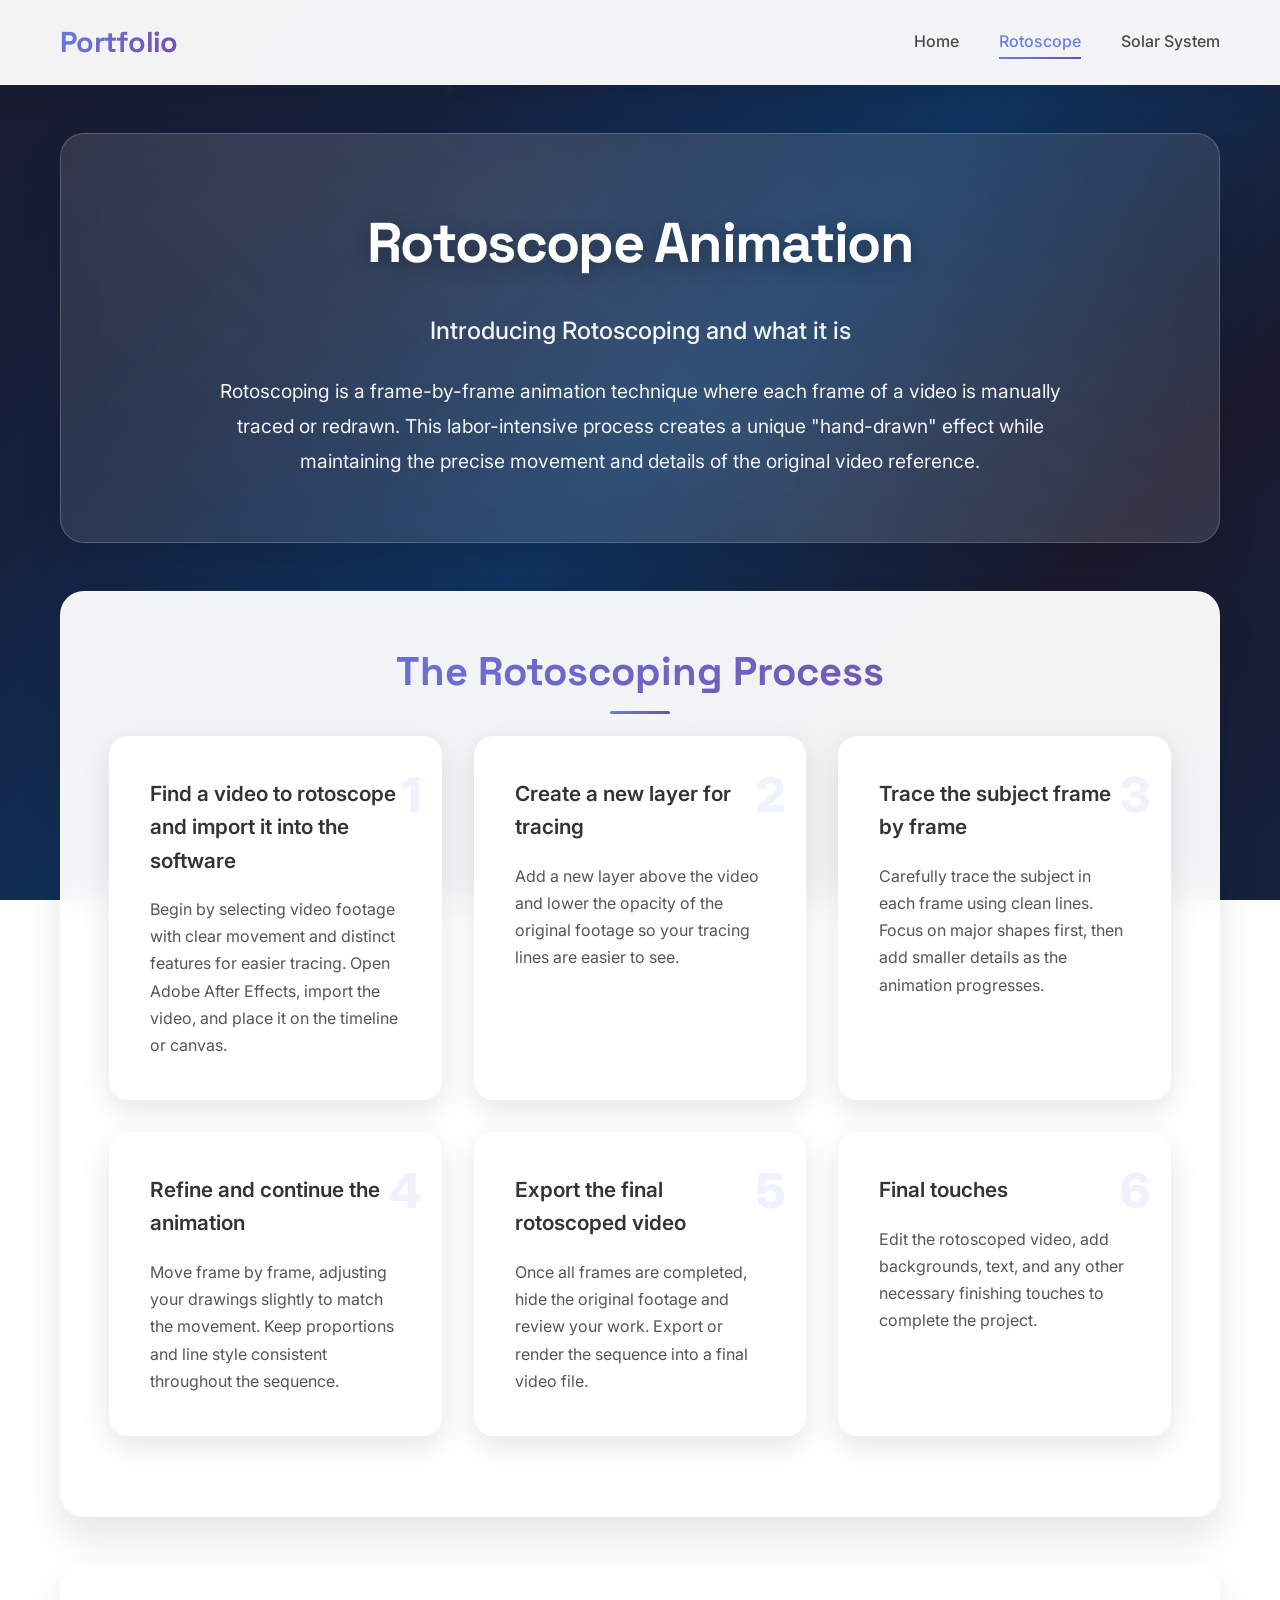
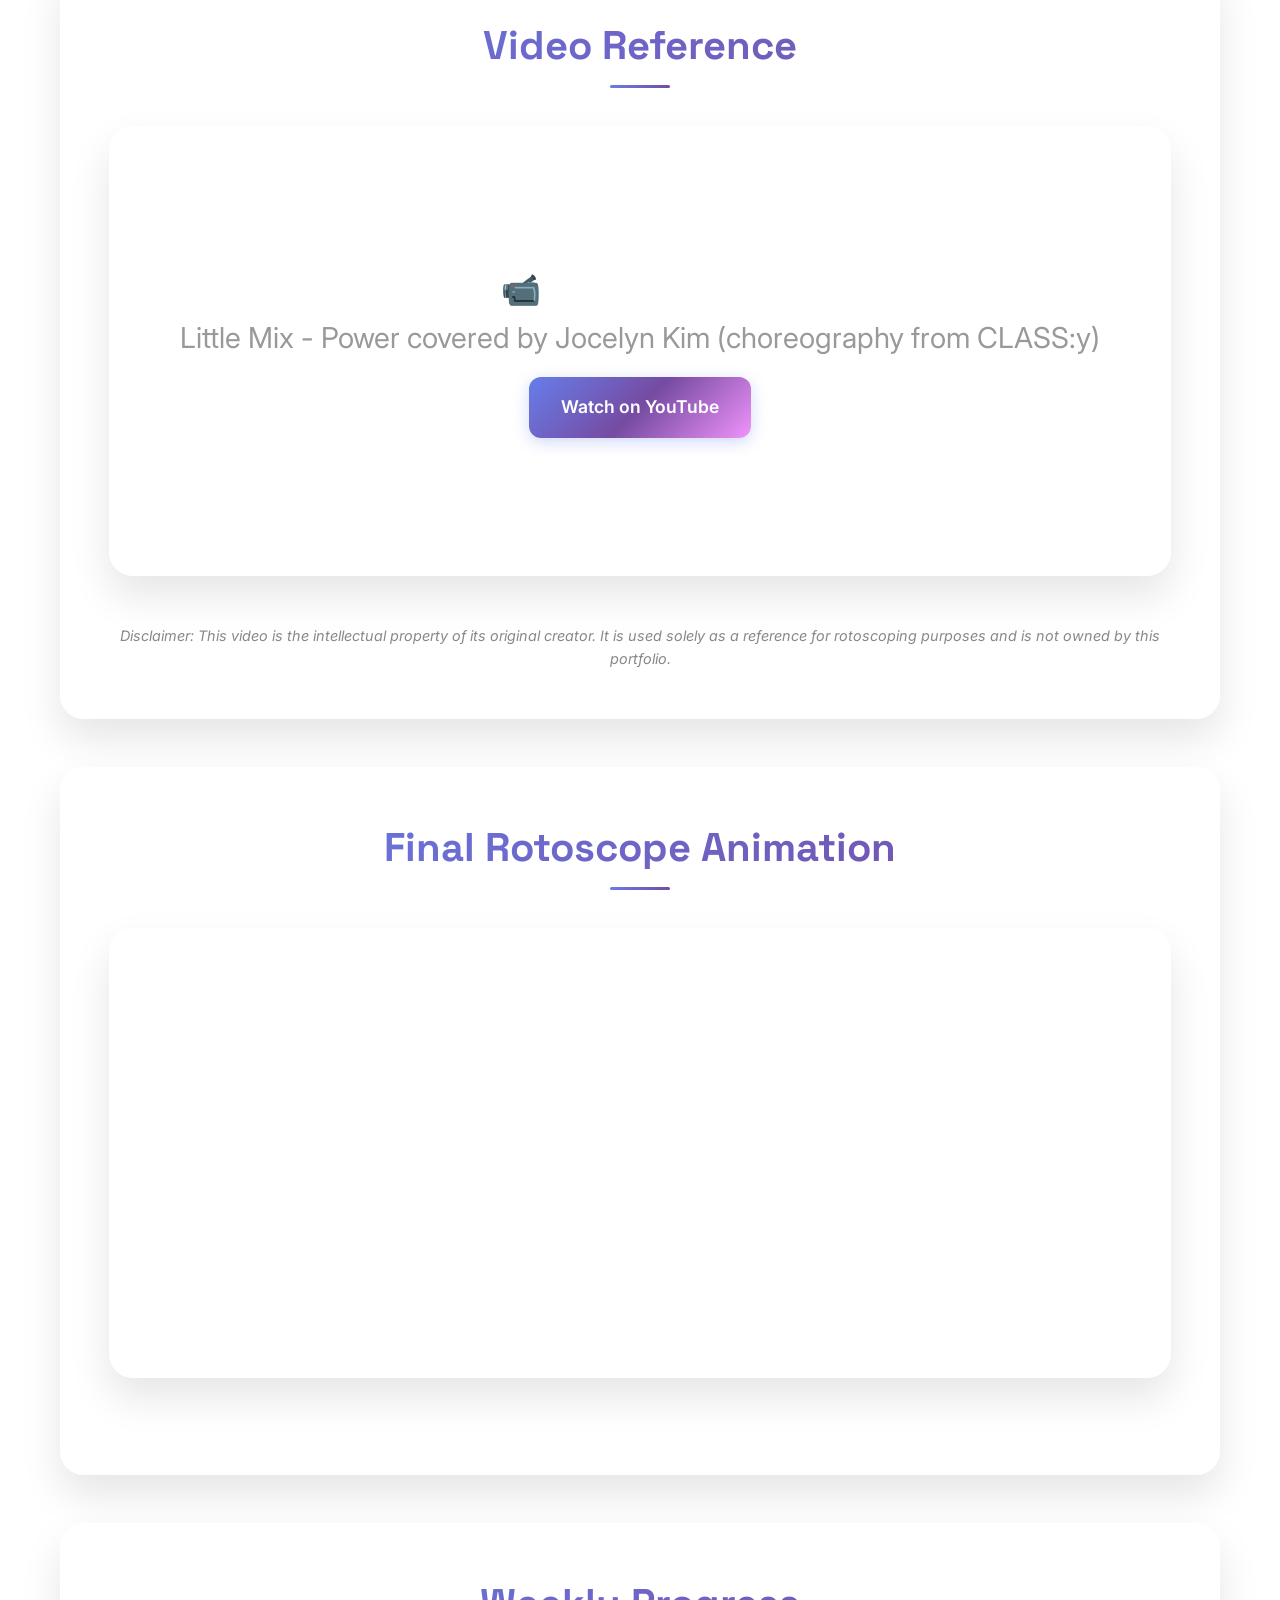
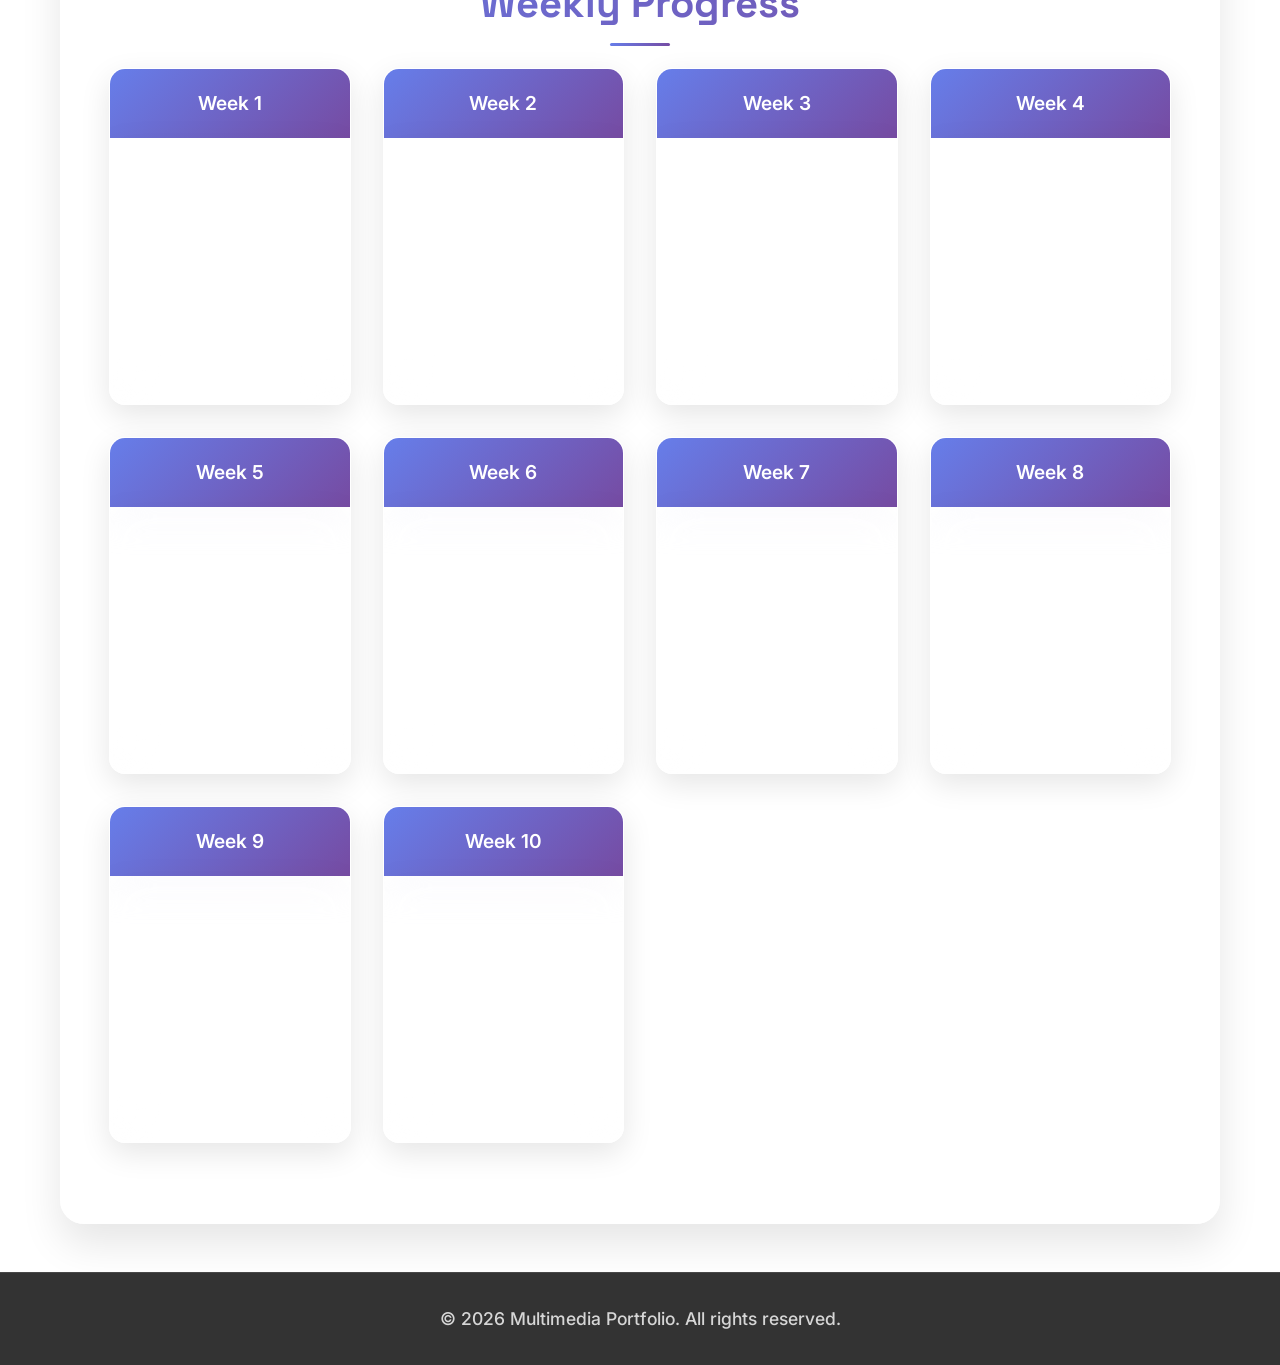
==== rotoscope.html @ 47f98b97 "Update placeholder text and iframe dimensions" ====
<!DOCTYPE html>
<html lang="en">
<head>
    <meta charset="UTF-8">
    <meta name="viewport" content="width=device-width, initial-scale=1.0">
    <title>Rotoscope - Multimedia Portfolio</title>
    <link rel="stylesheet" href="style.css">
</head>
<body>
    <nav class="navbar">
        <div class="nav-container">
            <a href="index.html" class="logo">Portfolio</a>
            <ul class="nav-menu">
                <li><a href="index.html">Home</a></li>
                <li><a href="rotoscope.html" class="active">Rotoscope</a></li>
                <li><a href="solar-system.html">Solar System</a></li>
            </ul>
        </div>
    </nav>

    <main>
        <section class="project-header-section">
            <h1>Rotoscope Animation</h1>
            <p class="intro-text">Introducing Rotoscoping and what it is</p>
            <p class="description">Rotoscoping is a frame-by-frame animation technique where each frame of a video is manually traced or redrawn. This labor-intensive process creates a unique "hand-drawn" effect while maintaining the precise movement and details of the original video reference.</p>
        </section>

        <section class="section">
            <h2>The Rotoscoping Process</h2>
            <div class="process-steps">
                <div class="step">
                    <div class="step-number">1</div>
                    <h3>Find a video to rotoscope and import it into the software</h3>
                    <p>Begin by selecting video footage with clear movement and distinct features for easier tracing. Open Adobe After Effects, import the video, and place it on the timeline or canvas.</p>
                </div>
                <div class="step">
                    <div class="step-number">2</div>
                    <h3>Create a new layer for tracing</h3>
                    <p>Add a new layer above the video and lower the opacity of the original footage so your tracing lines are easier to see.</p>
                </div>
                <div class="step">
                    <div class="step-number">3</div>
                    <h3>Trace the subject frame by frame</h3>
                    <p>Carefully trace the subject in each frame using clean lines. Focus on major shapes first, then add smaller details as the animation progresses.</p>
                </div>
                <div class="step">
                    <div class="step-number">4</div>
                    <h3>Refine and continue the animation</h3>
                    <p>Move frame by frame, adjusting your drawings slightly to match the movement. Keep proportions and line style consistent throughout the sequence.</p>
                </div>
                <div class="step">
                    <div class="step-number">5</div>
                    <h3>Export the final rotoscoped video</h3>
                    <p>Once all frames are completed, hide the original footage and review your work. Export or render the sequence into a final video file.</p>
                </div>
                <div class="step">
                    <div class="step-number">6</div>
                    <h3>Final touches</h3>
                    <p>Edit the rotoscoped video, add backgrounds, text, and any other necessary finishing touches to complete the project.</p>
                </div>
            </div>
        </section>

        <section class="section">
            <h2>Video Reference</h2>
            <div class="video-container">
                <div class="placeholder-video">
                    <p>📹 Video Reference</p>
                    <p style="font-size: 0.9em; color: #999;">Little Mix - Power covered by Jocelyn Kim (choreography from CLASS:y)</p>
                    <a href="https://www.youtube.com/watch?v=XmsuKrjB3SI" target="_blank" class="btn" style="margin-top: 1rem;">Watch on YouTube</a>
                </div>
            </div>
            <p style="font-size: 0.9em; color: #888; margin-top: 1rem; text-align: center; font-style: italic;">Disclaimer: This video is the intellectual property of its original creator. It is used solely as a reference for rotoscoping purposes and is not owned by this portfolio.</p>
        </section>

        <section class="section">
            <h2>Final Rotoscope Animation</h2>
            <div class="video-container">
                <div class="placeholder-video">
                    <p>Final Rotoscope Animation </p>
                        <iframe width="100%" height="100%" src="https://www.youtube.com/embed/FdUcEC9bYuw" title="Finalized Video" frameborder="0" allow="accelerometer; autoplay; clipboard-write; encrypted-media; gyroscope; picture-in-picture" allowfullscreen></iframe>
                </div>
            </div>
        </section>

        <section class="section">
            <h2>Weekly Progress</h2>
            <div class="progress-grid">
                <div class="progress-item">
                    <h3>Week 1</h3>
                    <div class="placeholder-video small">
                        <iframe width="100%" height="200" src="https://www.youtube.com/embed/7poKHDtncnA" title="Week 1 Progress Report" frameborder="0" allow="accelerometer; autoplay; clipboard-write; encrypted-media; gyroscope; picture-in-picture" allowfullscreen></iframe>
                    </div>
                </div>
                <div class="progress-item">
                    <h3>Week 2</h3>
                    <div class="placeholder-video small">
                        <iframe width="100%" height="200" src="https://www.youtube.com/embed/IN94THg4a0k" title="Week 2 Progress Report" frameborder="0" allow="accelerometer; autoplay; clipboard-write; encrypted-media; gyroscope; picture-in-picture" allowfullscreen></iframe>
                    </div>
                </div>
                <div class="progress-item">
                    <h3>Week 3</h3>
                    <div class="placeholder-video small">
                        <iframe width="100%" height="200" src="https://www.youtube.com/embed/37TvOM42wJw" title="Week 3 Progress Report" frameborder="0" allow="accelerometer; autoplay; clipboard-write; encrypted-media; gyroscope; picture-in-picture" allowfullscreen></iframe>
                    </div>
                </div>
                <div class="progress-item">
                    <h3>Week 4</h3>
                    <div class="placeholder-video small">
                        <iframe width="100%" height="200" src="https://www.youtube.com/embed/75jNEfc7ess" title="Week 4 Progress Report" frameborder="0" allow="accelerometer; autoplay; clipboard-write; encrypted-media; gyroscope; picture-in-picture" allowfullscreen></iframe>
                    </div>
                </div>
                <div class="progress-item">
                    <h3>Week 5</h3>
                    <div class="placeholder-video small">
                        <iframe width="100%" height="200" src="https://www.youtube.com/embed/aUON6jjzDMI" title="Week 5 Progress Report" frameborder="0" allow="accelerometer; autoplay; clipboard-write; encrypted-media; gyroscope; picture-in-picture" allowfullscreen></iframe>
                    </div>
                </div>
                <div class="progress-item">
                    <h3>Week 6</h3>
                    <div class="placeholder-video small">
                        <iframe width="100%" height="200" src="https://www.youtube.com/embed/G313K_YNeig" title="Week 6 Progress Report" frameborder="0" allow="accelerometer; autoplay; clipboard-write; encrypted-media; gyroscope; picture-in-picture" allowfullscreen></iframe>
                    </div>
                </div>
                <div class="progress-item">
                    <h3>Week 7</h3>
                    <div class="placeholder-video small">
                        <iframe width="100%" height="200" src="https://www.youtube.com/embed/RO3NRxwnnPg" title="Week 7 Progress Report" frameborder="0" allow="accelerometer; autoplay; clipboard-write; encrypted-media; gyroscope; picture-in-picture" allowfullscreen></iframe>
                    </div>
                </div>
                <div class="progress-item">
                    <h3>Week 8</h3>
                        <div class="placeholder-video small">
                        <iframe width="100%" height="200" src="https://www.youtube.com/embed/Ii5fTvnP51A" title="Week 7 Progress Report" frameborder="0" allow="accelerometer; autoplay; clipboard-write; encrypted-media; gyroscope; picture-in-picture" allowfullscreen></iframe>
                    </div>
                </div>
                <div class="progress-item">
                    <h3>Week 9</h3>
                        <div class="placeholder-video small">
                        <iframe width="100%" height="200" src="https://www.youtube.com/embed/vvHGIIjClII" title="Week 7 Progress Report" frameborder="0" allow="accelerometer; autoplay; clipboard-write; encrypted-media; gyroscope; picture-in-picture" allowfullscreen></iframe>
                    </div>
                </div>
                <div class="progress-item">
                    <h3>Week 10</h3>
                        <div class="placeholder-video small">
                        <iframe width="100%" height="200" src="https://www.youtube.com/embed/d2uqeW8F0Zo" title="Week 7 Progress Report" frameborder="0" allow="accelerometer; autoplay; clipboard-write; encrypted-media; gyroscope; picture-in-picture" allowfullscreen></iframe>
                    </div>
                </div>
            </div>
        </section>
    </main>

    <footer>
        <p>&copy; 2026 Multimedia Portfolio. All rights reserved.</p>
    </footer>

    <script src="script.js"></script>
</body>
</html>
---- style.css ----
/* Import Google Fonts for better typography */
@import url('https://fonts.googleapis.com/css2?family=Inter:wght@300;400;500;600;700;800&family=Space+Grotesk:wght@300;400;500;600;700&display=swap');

* {
    margin: 0;
    padding: 0;
    box-sizing: border-box;
}

body {
    font-family: 'Inter', 'Segoe UI', Tahoma, Geneva, Verdana, sans-serif;
    line-height: 1.6;
    color: #1a1a1a;
    background: linear-gradient(135deg, #1a1a2e 0%, #16213e 25%, #0f3460 50%, #1a1a2e 75%, #16213e 100%);
    background-attachment: fixed;
    min-height: 100vh;
    position: relative;
}

body::before {
    content: '';
    position: fixed;
    top: 0;
    left: 0;
    width: 100%;
    height: 100%;
    background: url('data:image/svg+xml,<svg xmlns="http://www.w3.org/2000/svg" viewBox="0 0 100 100"><defs><pattern id="grain" width="100" height="100" patternUnits="userSpaceOnUse"><circle cx="25" cy="25" r="1" fill="rgba(255,255,255,0.03)"/><circle cx="75" cy="75" r="1" fill="rgba(255,255,255,0.03)"/><circle cx="50" cy="10" r="0.5" fill="rgba(255,255,255,0.02)"/><circle cx="90" cy="40" r="0.8" fill="rgba(255,255,255,0.02)"/><circle cx="10" cy="80" r="0.6" fill="rgba(255,255,255,0.02)"/></pattern></defs><rect width="100" height="100" fill="url(%23grain)"/></svg>');
    pointer-events: none;
    z-index: -1;
}

/* Navigation */
.navbar {
    background: rgba(255, 255, 255, 0.95);
    backdrop-filter: blur(20px);
    -webkit-backdrop-filter: blur(20px);
    padding: 1.2rem 0;
    position: sticky;
    top: 0;
    z-index: 100;
    box-shadow: 0 8px 32px rgba(0, 0, 0, 0.1);
    border-bottom: 1px solid rgba(255, 255, 255, 0.2);
}

.nav-container {
    max-width: 1200px;
    margin: 0 auto;
    display: flex;
    justify-content: space-between;
    align-items: center;
    padding: 0 20px;
}

.logo {
    color: #1a1a1a;
    font-size: 1.8rem;
    font-weight: 700;
    font-family: 'Space Grotesk', sans-serif;
    text-decoration: none;
    background: linear-gradient(135deg, #667eea, #764ba2);
    -webkit-background-clip: text;
    -webkit-text-fill-color: transparent;
    background-clip: text;
    letter-spacing: -0.02em;
}

.nav-menu {
    display: flex;
    list-style: none;
    gap: 2.5rem;
}

.nav-menu a {
    color: #4a4a4a;
    text-decoration: none;
    font-weight: 500;
    font-size: 1rem;
    transition: all 0.3s cubic-bezier(0.4, 0, 0.2, 1);
    position: relative;
    padding: 0.5rem 0;
}

.nav-menu a::before {
    content: '';
    position: absolute;
    bottom: 0;
    left: 0;
    width: 0;
    height: 2px;
    background: linear-gradient(135deg, #667eea, #764ba2);
    transition: width 0.3s ease;
}

.nav-menu a:hover::before,
.nav-menu a.active::before {
    width: 100%;
}

.nav-menu a:hover,
.nav-menu a.active {
    color: #667eea;
    transform: translateY(-1px);
}

/* Main content */
main {
    max-width: 1200px;
    margin: 0 auto;
    padding: 0 20px;
    min-height: calc(100vh - 200px);
}

.hero {
    background: rgba(255, 255, 255, 0.1);
    backdrop-filter: blur(20px);
    -webkit-backdrop-filter: blur(20px);
    color: white;
    padding: 5rem 3rem;
    text-align: center;
    border-radius: 24px;
    margin: 3rem 0;
    border: 1px solid rgba(255, 255, 255, 0.2);
    box-shadow: 0 20px 40px rgba(0, 0, 0, 0.1);
    position: relative;
    overflow: hidden;
}

.hero::before {
    content: '';
    position: absolute;
    top: -50%;
    left: -50%;
    width: 200%;
    height: 200%;
    background: linear-gradient(45deg, transparent 30%, rgba(255, 255, 255, 0.1) 50%, transparent 70%);
    animation: shimmer 3s infinite;
}

@keyframes shimmer {
    0% { transform: translateX(-100%) translateY(-100%) rotate(45deg); }
    100% { transform: translateX(100%) translateY(100%) rotate(45deg); }
}

.hero-content h1 {
    font-size: 4rem;
    margin-bottom: 1.5rem;
    font-weight: 800;
    font-family: 'Space Grotesk', sans-serif;
    letter-spacing: -0.03em;
    text-shadow: 0 4px 20px rgba(0, 0, 0, 0.3);
    position: relative;
    z-index: 2;
}

.hero-content p {
    font-size: 1.4rem;
    opacity: 0.95;
    font-weight: 400;
    max-width: 600px;
    margin: 0 auto;
    line-height: 1.7;
    position: relative;
    z-index: 2;
}

/* Projects Section */
.projects {
    margin: 4rem 0;
}

.projects h2 {
    text-align: center;
    font-size: 3rem;
    margin-bottom: 3rem;
    color: white;
    font-weight: 700;
    font-family: 'Space Grotesk', sans-serif;
    text-shadow: 0 2px 10px rgba(0, 0, 0, 0.3);
}

.projects-grid {
    display: grid;
    grid-template-columns: repeat(auto-fit, minmax(350px, 1fr));
    gap: 2.5rem;
    margin-bottom: 2rem;
}

.project-card {
    background: rgba(255, 255, 255, 0.95);
    backdrop-filter: blur(20px);
    -webkit-backdrop-filter: blur(20px);
    padding: 2.5rem;
    border-radius: 20px;
    box-shadow: 0 20px 40px rgba(0, 0, 0, 0.1);
    transition: all 0.4s cubic-bezier(0.4, 0, 0.2, 1);
    border: 1px solid rgba(255, 255, 255, 0.2);
    position: relative;
    overflow: hidden;
}

.project-card::before {
    content: '';
    position: absolute;
    top: 0;
    left: 0;
    width: 100%;
    height: 4px;
    background: linear-gradient(135deg, #667eea, #764ba2, #f093fb);
    opacity: 0;
    transition: opacity 0.3s ease;
}

.project-card:hover::before {
    opacity: 1;
}

.project-card:hover {
    transform: translateY(-8px) scale(1.02);
    box-shadow: 0 30px 60px rgba(0, 0, 0, 0.15);
}

.project-header {
    font-size: 1.8rem;
    font-weight: 700;
    background: linear-gradient(135deg, #667eea, #764ba2);
    -webkit-background-clip: text;
    -webkit-text-fill-color: transparent;
    background-clip: text;
    margin-bottom: 1.2rem;
    font-family: 'Space Grotesk', sans-serif;
}

.project-card p {
    color: #555;
    margin-bottom: 2rem;
    line-height: 1.8;
    font-size: 1.05rem;
}

/* Buttons */
.btn {
    display: inline-block;
    background: linear-gradient(135deg, #667eea 0%, #764ba2 50%, #f093fb 100%);
    color: white;
    padding: 1rem 2rem;
    border: none;
    border-radius: 12px;
    cursor: pointer;
    text-decoration: none;
    transition: all 0.3s cubic-bezier(0.4, 0, 0.2, 1);
    font-size: 1.1rem;
    font-weight: 600;
    font-family: 'Inter', sans-serif;
    position: relative;
    overflow: hidden;
    box-shadow: 0 4px 15px rgba(102, 126, 234, 0.3);
}

.btn::before {
    content: '';
    position: absolute;
    top: 0;
    left: -100%;
    width: 100%;
    height: 100%;
    background: linear-gradient(90deg, transparent, rgba(255, 255, 255, 0.2), transparent);
    transition: left 0.5s;
}

.btn:hover::before {
    left: 100%;
}

.btn:hover {
    transform: translateY(-2px) scale(1.05);
    box-shadow: 0 8px 25px rgba(102, 126, 234, 0.4);
}

/* Sections */
.section {
    background: rgba(255, 255, 255, 0.95);
    backdrop-filter: blur(20px);
    -webkit-backdrop-filter: blur(20px);
    padding: 3rem;
    margin: 3rem 0;
    border-radius: 24px;
    box-shadow: 0 20px 40px rgba(0, 0, 0, 0.1);
    border: 1px solid rgba(255, 255, 255, 0.2);
}

.section h2 {
    background: linear-gradient(135deg, #667eea, #764ba2);
    -webkit-background-clip: text;
    -webkit-text-fill-color: transparent;
    background-clip: text;
    font-size: 2.5rem;
    margin-bottom: 2rem;
    font-weight: 700;
    font-family: 'Space Grotesk', sans-serif;
    text-align: center;
    position: relative;
}

.section h2::after {
    content: '';
    position: absolute;
    bottom: -10px;
    left: 50%;
    transform: translateX(-50%);
    width: 60px;
    height: 3px;
    background: linear-gradient(135deg, #667eea, #764ba2);
    border-radius: 2px;
}

.project-header-section {
    background: rgba(255, 255, 255, 0.1);
    backdrop-filter: blur(20px);
    -webkit-backdrop-filter: blur(20px);
    color: white;
    padding: 4rem 3rem;
    border-radius: 24px;
    margin: 3rem 0;
    text-align: center;
    border: 1px solid rgba(255, 255, 255, 0.2);
    box-shadow: 0 20px 40px rgba(0, 0, 0, 0.1);
    position: relative;
    overflow: hidden;
}

.project-header-section::before {
    content: '';
    position: absolute;
    top: -50%;
    left: -50%;
    width: 200%;
    height: 200%;
    background: linear-gradient(45deg, transparent 30%, rgba(255, 255, 255, 0.05) 50%, transparent 70%);
    animation: shimmer 4s infinite;
}

.project-header-section h1 {
    font-size: 3.5rem;
    margin-bottom: 1.5rem;
    font-weight: 800;
    font-family: 'Space Grotesk', sans-serif;
    letter-spacing: -0.03em;
    text-shadow: 0 4px 20px rgba(0, 0, 0, 0.3);
    position: relative;
    z-index: 2;
}

.intro-text {
    font-size: 1.5rem;
    margin-bottom: 1.5rem;
    opacity: 0.95;
    font-weight: 500;
    position: relative;
    z-index: 2;
}

.description {
    font-size: 1.2rem;
    line-height: 1.8;
    opacity: 0.95;
    max-width: 900px;
    margin: 0 auto;
    position: relative;
    z-index: 2;
}

/* Process Steps */
.process-steps {
    display: grid;
    grid-template-columns: repeat(auto-fit, minmax(280px, 1fr));
    gap: 2rem;
    margin: 2rem 0;
}

.step {
    background: rgba(255, 255, 255, 0.9);
    backdrop-filter: blur(10px);
    -webkit-backdrop-filter: blur(10px);
    color: #1a1a1a;
    padding: 2.5rem;
    border-radius: 20px;
    position: relative;
    border: 1px solid rgba(255, 255, 255, 0.3);
    box-shadow: 0 10px 30px rgba(0, 0, 0, 0.1);
    transition: all 0.3s ease;
}

.step:hover {
    transform: translateY(-5px);
    box-shadow: 0 20px 40px rgba(0, 0, 0, 0.15);
}

.step-number {
    position: absolute;
    top: 20px;
    right: 20px;
    font-size: 3rem;
    font-weight: 800;
    opacity: 0.1;
    color: #667eea;
}

.step h3 {
    margin-bottom: 1.2rem;
    font-size: 1.3rem;
    font-weight: 600;
    color: #333;
}

.step p {
    line-height: 1.7;
    color: #555;
}

/* Video Container */
.video-container {
    margin: 3rem 0;
}

.placeholder-video {
    background: rgba(255, 255, 255, 0.1);
    backdrop-filter: blur(20px);
    -webkit-backdrop-filter: blur(20px);
    color: white;
    padding: 5rem 3rem;
    border-radius: 24px;
    text-align: center;
    min-height: 450px;
    display: flex;
    flex-direction: column;
    justify-content: center;
    align-items: center;
    font-size: 2rem;
    border: 1px solid rgba(255, 255, 255, 0.2);
    box-shadow: 0 20px 40px rgba(0, 0, 0, 0.1);
    position: relative;
    overflow: hidden;
}



.placeholder-video.small {
    min-height: 250px;
    font-size: 1.5rem;
    padding: 3rem 2rem;
}

.placeholder-video.small::before {
    font-size: 2.5rem;
}

/* Progress Grid */
.progress-grid {
    display: grid;
    grid-template-columns: repeat(auto-fit, minmax(220px, 1fr));
    gap: 2rem;
    margin: 2rem 0;
}

.progress-item {
    background: rgba(255, 255, 255, 0.9);
    backdrop-filter: blur(10px);
    -webkit-backdrop-filter: blur(10px);
    border-radius: 16px;
    overflow: hidden;
    box-shadow: 0 10px 30px rgba(0, 0, 0, 0.1);
    border: 1px solid rgba(255, 255, 255, 0.3);
    transition: transform 0.3s ease;
}

.progress-item:hover {
    transform: translateY(-5px);
}

.progress-item h3 {
    background: linear-gradient(135deg, #667eea, #764ba2);
    color: white;
    padding: 1.2rem;
    font-size: 1.2rem;
    font-weight: 600;
    text-align: center;
    margin: 0;
}

.progress-item .placeholder-video {
    margin: 0;
    border-radius: 0;
    min-height: 200px;
    padding: 2rem 1rem;
    font-size: 1rem;
    color: #1a1a1a;
}

/* Calculator */
.calculator-container {
    background: rgba(255, 255, 255, 0.1);
    backdrop-filter: blur(20px);
    -webkit-backdrop-filter: blur(20px);
    color: rgb(52, 66, 191);
    padding: 3rem;
    border-radius: 24px;
    text-align: center;
    border: 1px solid rgba(255, 255, 255, 0.2);
    box-shadow: 0 20px 40px rgba(0, 0, 0, 0.1);
}

.calculator-container p {
    font-size: 1.3rem;
    margin-bottom: 2.5rem;
    font-weight: 500;
}

.calculator {
    display: flex;
    flex-direction: column;
    gap: 1.5rem;
    max-width: 450px;
    margin: 0 auto 3rem;
}

.calculator label {
    font-size: 1.1rem;
    text-align: left;
    font-weight: 500;
    color: rgba(132, 39, 39, 0.9);
}

.calculator input {
    padding: 1rem;
    border: 2px solid rgba(255, 255, 255, 0.3);
    border-radius: 12px;
    font-size: 1.1rem;
    background: rgba(255, 255, 255, 0.1);
    color: rgb(197, 100, 100);
    backdrop-filter: blur(10px);
    transition: all 0.3s ease;
}

.calculator input:focus {
    outline: none;
    border-color: rgba(112, 16, 16, 0.8);
    box-shadow: 0 0 20px rgba(255, 255, 255, 0.2);
}

.calculator input::placeholder {
    color: rgba(93, 76, 76, 0.6);
}

.results-grid {
    display: grid;
    grid-template-columns: repeat(auto-fit, minmax(180px, 1fr));
    gap: 2rem;
    margin-top: 3rem;
}

.planet-result {
    background: rgba(255, 255, 255, 0.15);
    backdrop-filter: blur(10px);
    -webkit-backdrop-filter: blur(10px);
    padding: 2rem;
    border-radius: 16px;
    border: 1px solid rgba(255, 255, 255, 0.2);
    transition: all 0.3s ease;
}

.planet-result:hover {
    transform: translateY(-3px);
    background: rgba(255, 255, 255, 0.2);
}

.planet-result h3 {
    margin-bottom: 0.8rem;
    font-size: 1.3rem;
    font-weight: 600;
}

.age-result {
    font-size: 2.5rem;
    font-weight: 800;
    margin: 0.8rem 0;
    color: #3a03ff;
    text-shadow: 0 2px 10px rgba(0, 0, 0, 0.3);
}

.planet-info {
    font-size: 1rem;
    opacity: 0.8;
}

/* Overview */
.overview-grid {
    display: grid;
    grid-template-columns: repeat(auto-fit, minmax(300px, 1fr));
    gap: 2.5rem;
    margin-bottom: 3rem;
}

.overview-item {
    background: rgba(255, 255, 255, 0.9);
    backdrop-filter: blur(20px);
    -webkit-backdrop-filter: blur(20px);
    color: #1a1a1a;
    padding: 2rem;
    border-radius: 20px;
    border: 1px solid rgba(255, 255, 255, 0.3);
    box-shadow: 0 15px 35px rgba(0, 0, 0, 0.1);
    transition: all 0.3s ease;
}

.overview-item:hover {
    transform: translateY(-5px);
    box-shadow: 0 25px 50px rgba(0, 0, 0, 0.15);
}

.overview-item h3 {
    margin-bottom: 1.5rem;
    font-size: 1.4rem;
    font-weight: 600;
    color: #667eea;
}

.overview-item ul {
    list-style: none;
    padding-left: 0;
}

.overview-item li {
    padding: 0.8rem 0;
    border-bottom: 1px solid rgba(102, 126, 234, 0.1);
    font-weight: 500;
}

.overview-item li:last-child {
    border-bottom: none;
}

.overview-item p {
    font-size: 1.2rem;
    font-weight: 600;
    color: #333;
}

.overview-description {
    background: rgba(255, 255, 255, 0.9);
    backdrop-filter: blur(20px);
    -webkit-backdrop-filter: blur(20px);
    padding: 2.5rem;
    border-left: 4px solid #667eea;
    border-radius: 16px;
    border: 1px solid rgba(255, 255, 255, 0.3);
    box-shadow: 0 15px 35px rgba(0, 0, 0, 0.1);
}

.overview-description h3 {
    color: #667eea;
    margin-bottom: 1.5rem;
    font-size: 1.5rem;
    font-weight: 600;
}

.overview-description p {
    margin-bottom: 1.2rem;
    line-height: 1.8;
    color: #444;
    font-size: 1.05rem;
}

/* Celestial Profiles */
.profiles-grid {
    display: flex;
    flex-direction: column;
    gap: 3rem;
    margin-top: 3rem;
}

.profile-card-row {
    display: grid;
    grid-template-columns: 1.3fr 0.7fr;
    gap: 2rem;
    align-items: start;
}

.profile-card {
    background: rgba(255, 255, 255, 0.95);
    backdrop-filter: blur(20px);
    -webkit-backdrop-filter: blur(20px);
    padding: 2rem;
    border-radius: 20px;
    box-shadow: 0 20px 40px rgba(0, 0, 0, 0.1);
    transition: all 0.4s cubic-bezier(0.4, 0, 0.2, 1);
    border: 1px solid rgba(255, 255, 255, 0.2);
    position: relative;
    overflow: hidden;
}

.profile-card::before {
    content: '';
    position: absolute;
    top: 0;
    left: 0;
    width: 100%;
    height: 4px;
    background: linear-gradient(135deg, #667eea, #764ba2, #f093fb);
    opacity: 0;
    transition: opacity 0.3s ease;
}

.profile-card:hover::before {
    opacity: 1;
}

.profile-card:hover {
    transform: translateY(-8px) scale(1.02);
    box-shadow: 0 30px 60px rgba(0, 0, 0, 0.15);
}

.profile-card-header {
    display: flex;
    align-items: center;
    gap: 1.2rem;
    margin-bottom: 1.5rem;
}

.profile-icon {
    font-size: 2.5rem;
    filter: drop-shadow(0 2px 4px rgba(0, 0, 0, 0.1));
}

.profile-card h3 {
    font-size: 1.6rem;
    margin: 0;
    color: #1a1a1a;
    font-weight: 700;
    font-family: 'Space Grotesk', sans-serif;
}

.profile-card p {
    color: #555;
    line-height: 1.7;
    margin-bottom: 1.5rem;
    font-size: 1.05rem;
}

.profile-stats {
    display: grid;
    grid-template-columns: repeat(auto-fit, minmax(130px, 1fr));
    gap: 1rem;
    margin-bottom: 1.5rem;
}

.profile-stat {
    background: linear-gradient(135deg, rgba(102, 126, 234, 0.1), rgba(118, 75, 162, 0.1));
    padding: 1rem;
    border-radius: 12px;
    font-size: 0.95rem;
    border: 1px solid rgba(102, 126, 234, 0.2);
}

.profile-stat strong {
    display: block;
    margin-bottom: 0.3rem;
    color: #333;
    font-weight: 600;
}

.profile-facts {
    list-style: disc inside;
    color: #555;
    margin-bottom: 0;
    font-size: 1rem;
}

.profile-facts li {
    margin-bottom: 0.8rem;
    line-height: 1.6;
}

.profile-placeholder {
    background: linear-gradient(135deg, rgba(102, 126, 234, 0.1), rgba(118, 75, 162, 0.1));
    border: 3px dashed rgba(102, 126, 234, 0.6);
    border-radius: 20px;
    min-height: 320px;
    display: flex;
    flex-direction: column;
    align-items: center;
    justify-content: center;
    padding: 2.5rem;
    text-align: center;
    color: #5a5f7a;
    position: relative;
    overflow: hidden;
    transition: all 0.3s ease;
    cursor: pointer;
    backdrop-filter: blur(10px);
    -webkit-backdrop-filter: blur(10px);
}

.profile-placeholder.has-image {
    border-color: rgba(255, 255, 255, 0.15);
    background: rgba(255, 255, 255, 0.04);
    padding: 0;
    min-height: 320px;
}

.profile-placeholder.has-image::before,
.profile-placeholder.has-image::after {
    display: none;
}

.profile-placeholder.has-image img {
    width: 100%;
    height: 100%;
    object-fit: cover;
    border-radius: 20px;
    display: block;
}

.profile-placeholder:hover {
    border-color: rgba(102, 126, 234, 0.9);
    background: linear-gradient(135deg, rgba(102, 126, 234, 0.15), rgba(118, 75, 162, 0.15));
    transform: scale(1.02);
}

.profile-placeholder:hover::before {
    opacity: 0.6;
    transform: scale(1.1);
}

.profile-placeholder::before {
    content: "🎬";
    font-size: 4rem;
    opacity: 0.4;
    margin-bottom: 1.5rem;
    transition: all 0.3s ease;
}

.profile-placeholder p {
    margin: 0;
    font-size: 1.2rem;
    line-height: 1.6;
    font-weight: 600;
}

.profile-placeholder::after {
    content: "Click to upload video/GIF";
    position: absolute;
    bottom: 1.5rem;
    left: 50%;
    transform: translateX(-50%);
    font-size: 1rem;
    color: rgba(102, 126, 234, 0.8);
    font-weight: 600;
    transition: color 0.3s ease;
}

.profile-placeholder:hover::after {
    color: rgba(102, 126, 234, 1);
}

/* Footer */
footer {
    background: rgba(26, 26, 26, 0.9);
    backdrop-filter: blur(20px);
    -webkit-backdrop-filter: blur(20px);
    color: white;
    text-align: center;
    padding: 3rem;
    margin-top: 4rem;
    border-top: 1px solid rgba(255, 255, 255, 0.1);
}

footer p {
    font-size: 1.1rem;
    opacity: 0.8;
    font-weight: 500;
}

/* Responsive */
@media (max-width: 1024px) {
    .profile-card-row {
        grid-template-columns: 1fr;
    }

    .hero-content h1 {
        font-size: 3rem;
    }

    .projects h2,
    .section h2 {
        font-size: 2rem;
    }
}

@media (max-width: 768px) {
    .hero-content h1 {
        font-size: 2.5rem;
    }

    .hero {
        padding: 3rem 2rem;
    }

    .nav-menu {
        gap: 1.5rem;
        font-size: 0.95rem;
    }

    .project-header-section h1 {
        font-size: 2.5rem;
    }

    .section h2 {
        font-size: 1.8rem;
    }

    .process-steps,
    .progress-grid,
    .results-grid {
        grid-template-columns: 1fr;
    }

    .placeholder-video {
        min-height: 300px;
        font-size: 1.5rem;
    }

    .calculator {
        max-width: 100%;
    }

    .profile-placeholder {
        min-height: 250px;
        padding: 2rem;
    }

    .profile-placeholder::before {
        font-size: 3rem;
    }

    .profile-placeholder p {
        font-size: 1.1rem;
    }

    .profile-placeholder::after {
        font-size: 0.9rem;
        bottom: 1.2rem;
    }
}
}

.profile-placeholder::after {
    content: "Click to upload video/GIF";
    position: absolute;
    bottom: 1rem;
    left: 50%;
    transform: translateX(-50%);
    font-size: 0.9rem;
    color: rgba(102, 126, 234, 0.7);
    font-weight: 600;
    transition: color 0.3s ease;
}

.profile-placeholder:hover::after {
    color: rgba(102, 126, 234, 1);
}



@media (max-width: 1024px) {
    .profile-card-row {
        grid-template-columns: 1fr;
    }
}

@media (max-width: 768px) {
    .profile-placeholder {
        min-height: 220px;
        padding: 1.5rem;
    }

    .profile-placeholder::before {
        font-size: 2.5rem;
    }

    .profile-placeholder p {
        font-size: 1rem;
    }

    .profile-placeholder::after {
        font-size: 0.8rem;
        bottom: 0.8rem;
    }
}

/* Footer */
footer {
    background: #333;
    color: white;
    text-align: center;
    padding: 2rem;
    margin-top: 3rem;
}

/* Responsive */
@media (max-width: 768px) {
    .hero-content h1 {
        font-size: 2rem;
    }

    .nav-menu {
        gap: 1rem;
        font-size: 0.9rem;
    }

    .project-header-section h1 {
        font-size: 1.8rem;
    }

    .section h2 {
        font-size: 1.5rem;
    }

    .process-steps,
    .progress-grid,
    .results-grid {
        grid-template-columns: 1fr;
    }

    .placeholder-video {
        min-height: 250px;
        font-size: 1.2rem;
    }

    .calculator {
        max-width: 100%;
    }
}
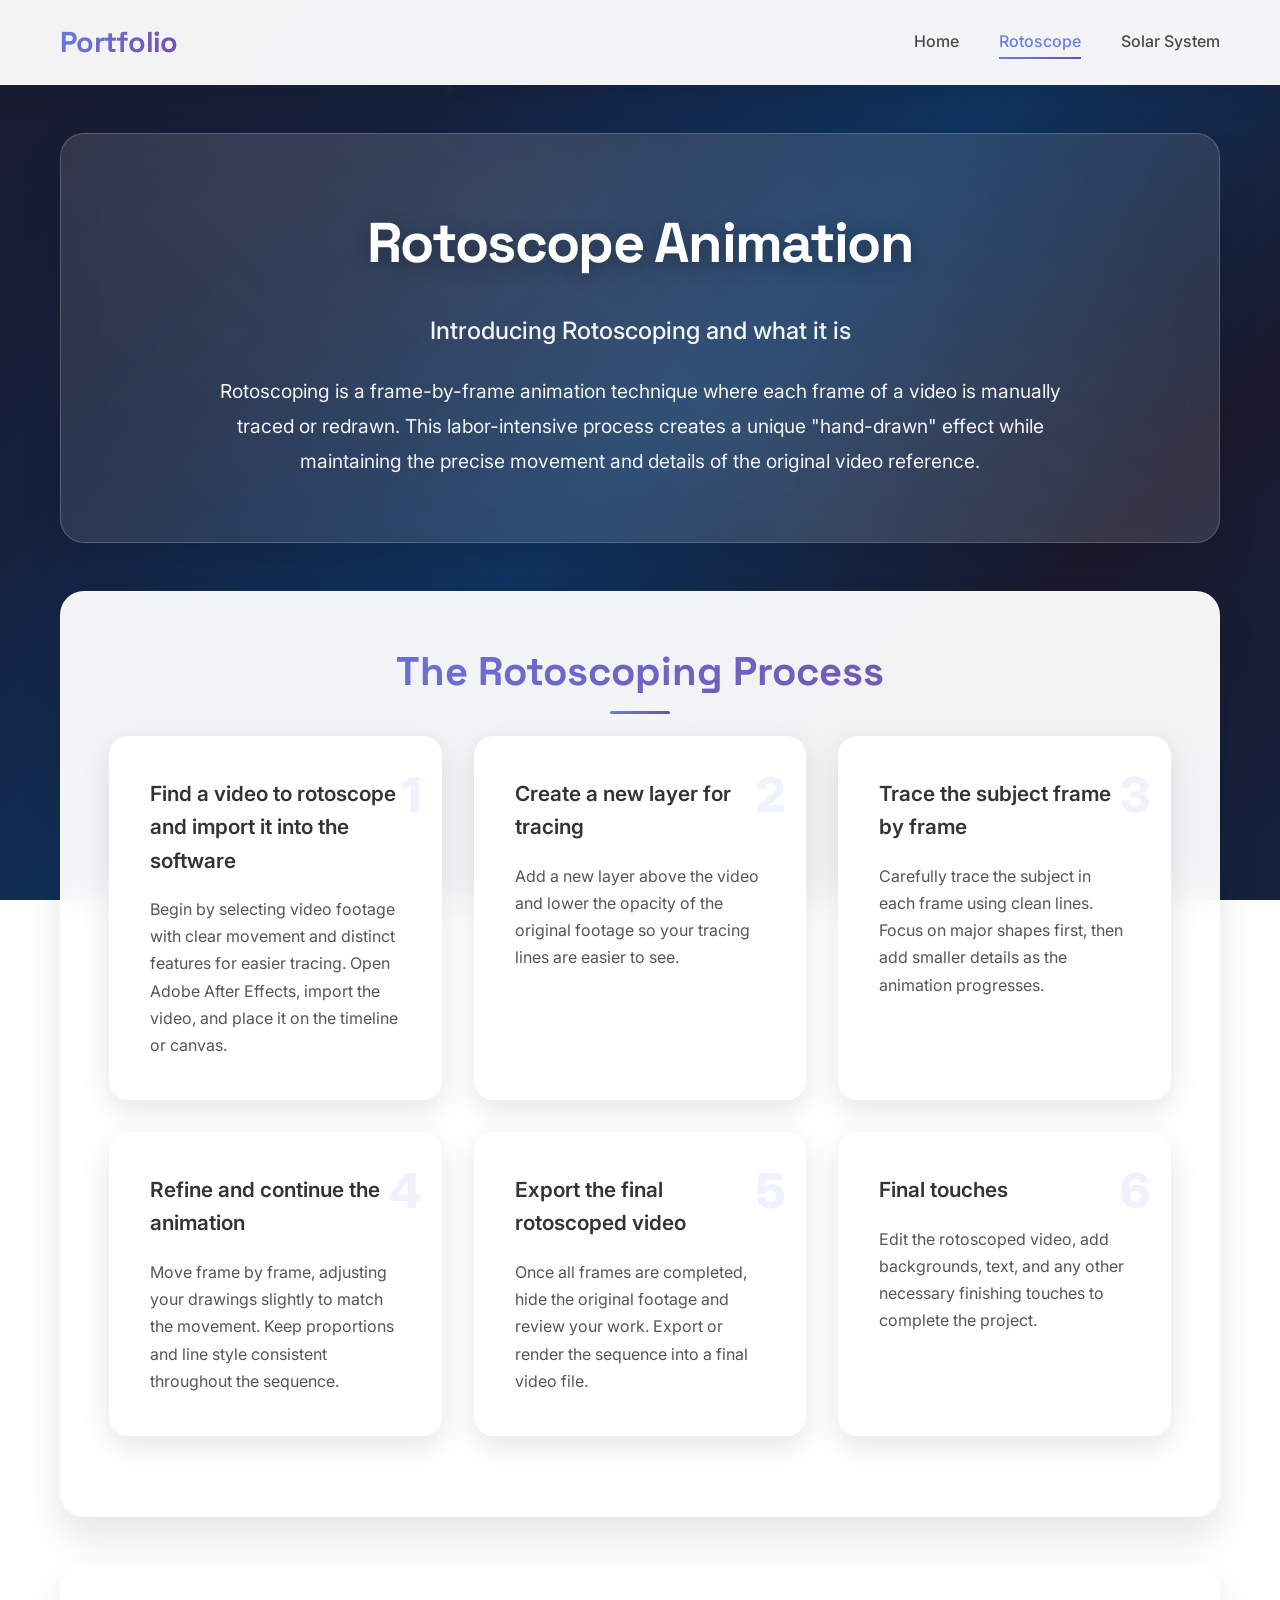
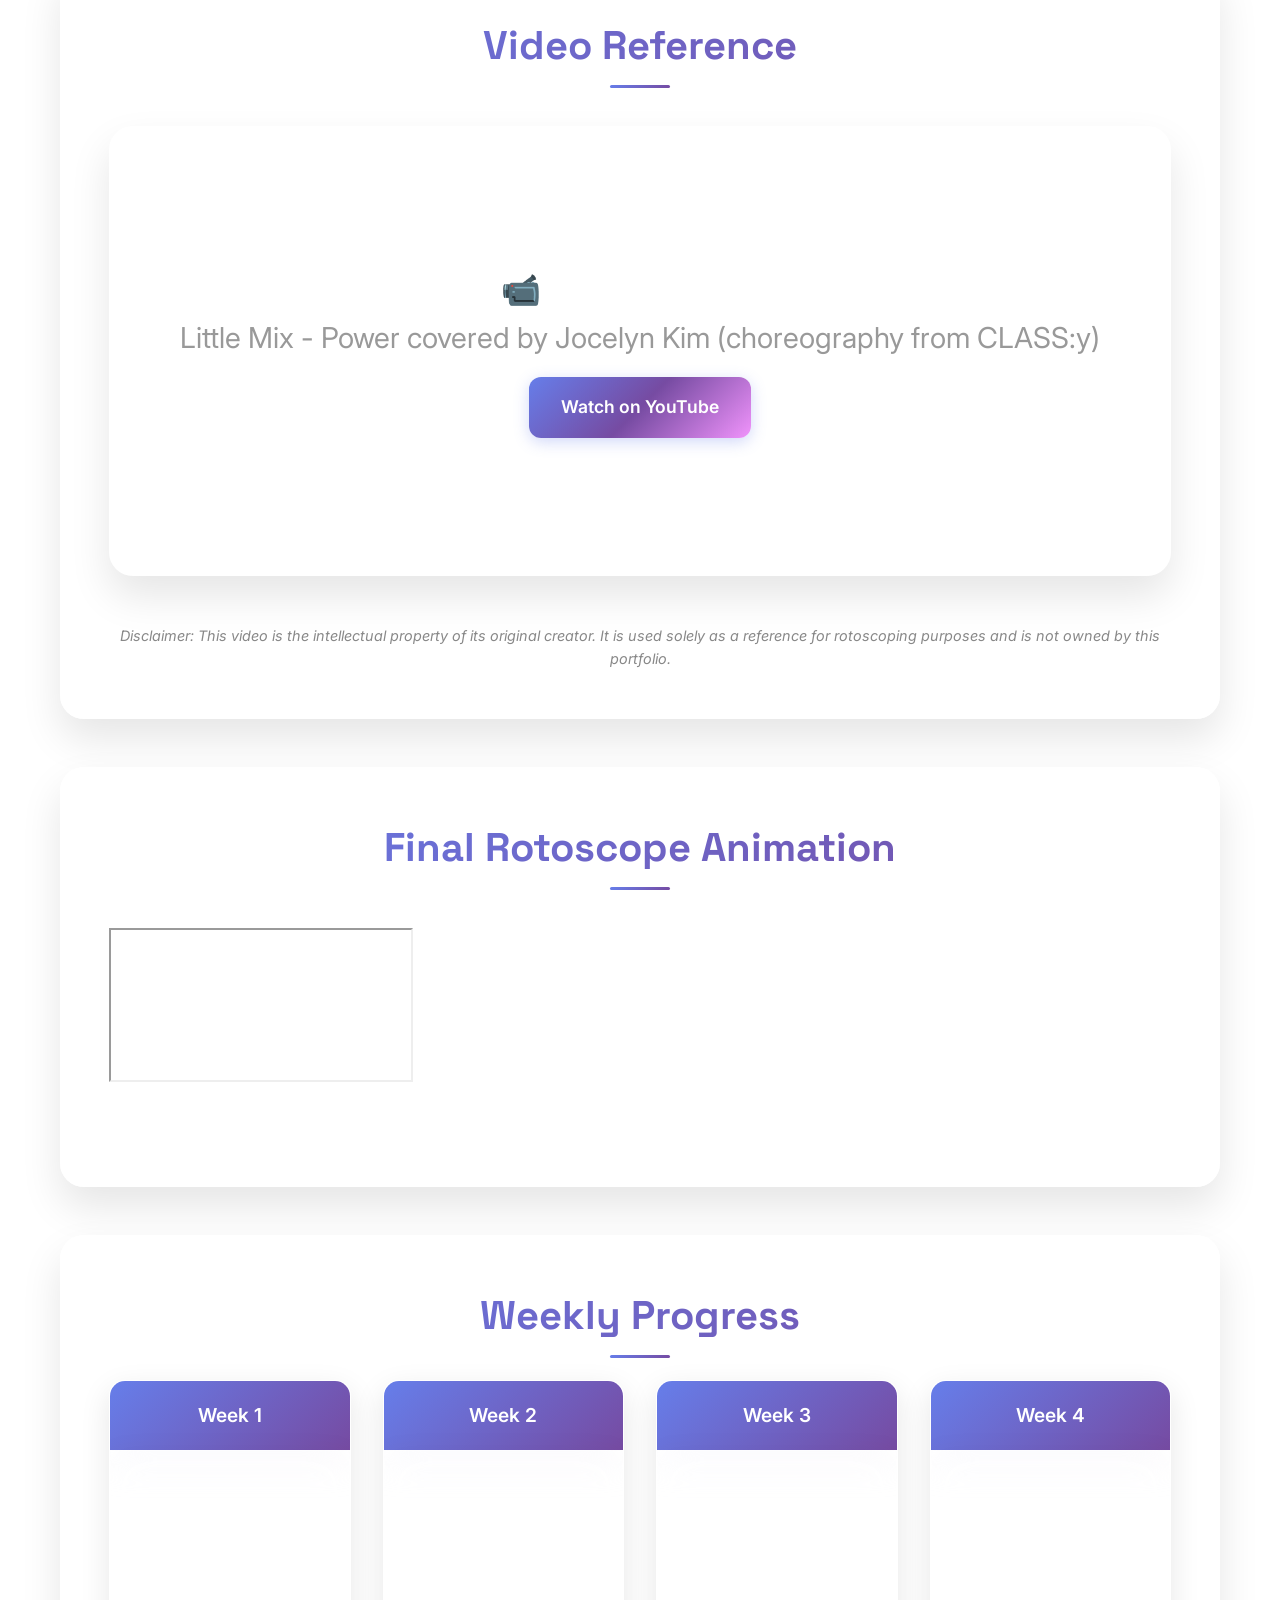
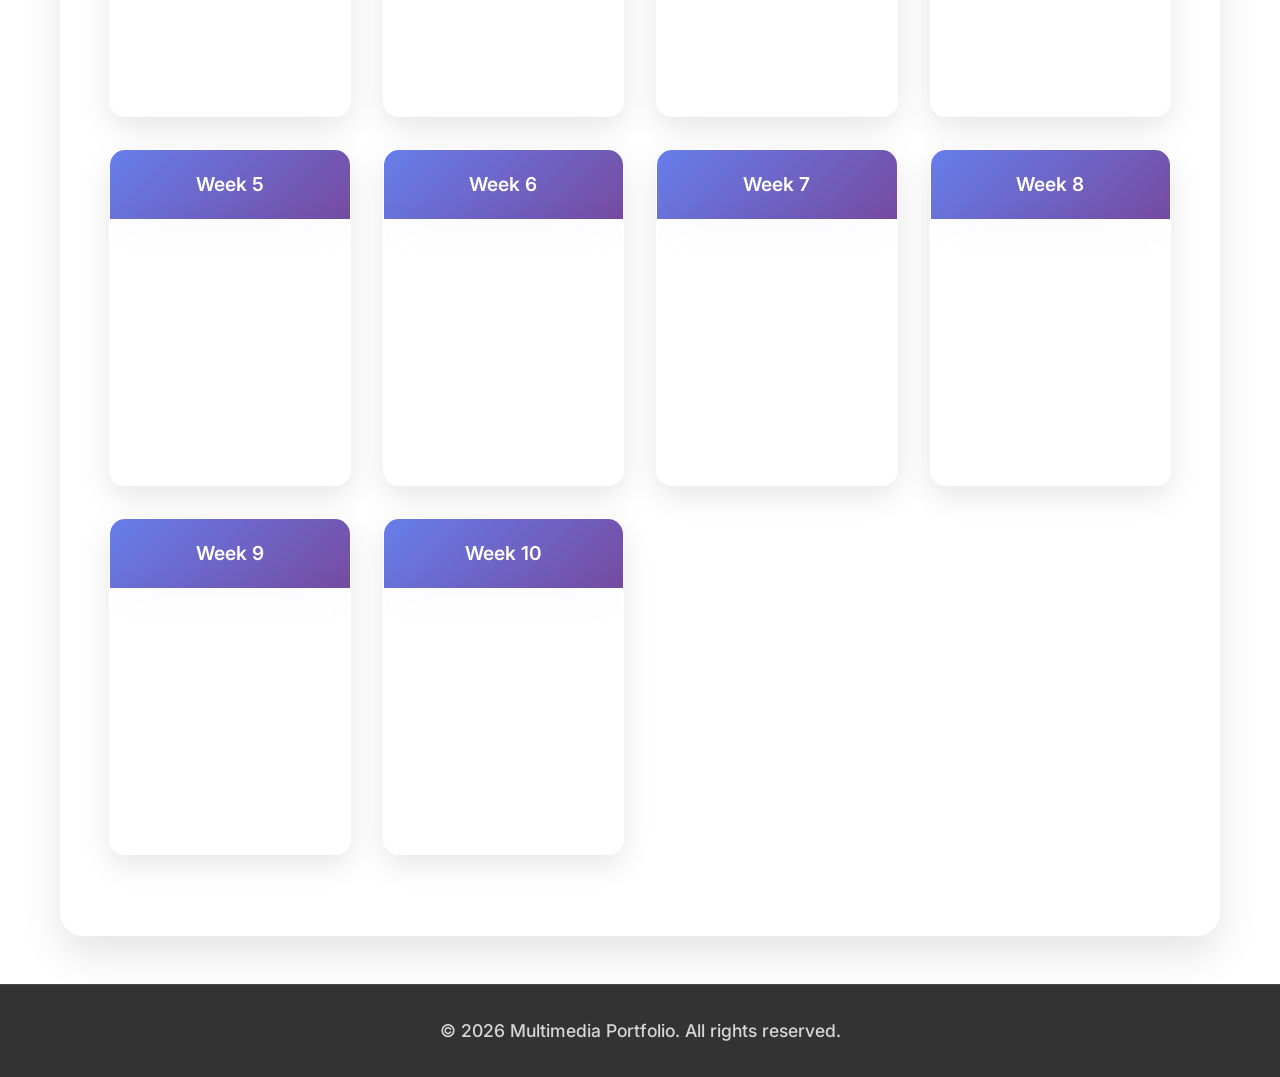
==== commit 7251954b: "Refactor video container for final animation Updated the video container structure for the final rot" ====
--- a/rotoscope.html
+++ b/rotoscope.html
@@ -74,12 +74,16 @@
         </section>
 
         <section class="section">
-            <h2>Final Rotoscope Animation</h2>
-            <div class="video-container">
-                <div class="placeholder-video">
-                    <p>Final Rotoscope Animation </p>
-                        <iframe width="100%" height="100%" src="https://www.youtube.com/embed/FdUcEC9bYuw" title="Finalized Video" frameborder="0" allow="accelerometer; autoplay; clipboard-write; encrypted-media; gyroscope; picture-in-picture" allowfullscreen></iframe>
-                </div>
+<h2>Final Rotoscope Animation</h2>
+
+<div class="video-container">
+    <iframe
+        src="https://www.youtube.com/embed/FdUcEC9bYuw"
+        title="Finalized Video"
+        allow="accelerometer; autoplay; clipboard-write; encrypted-media; gyroscope; picture-in-picture"
+        allowfullscreen>
+    </iframe>
+</div>
             </div>
         </section>
 
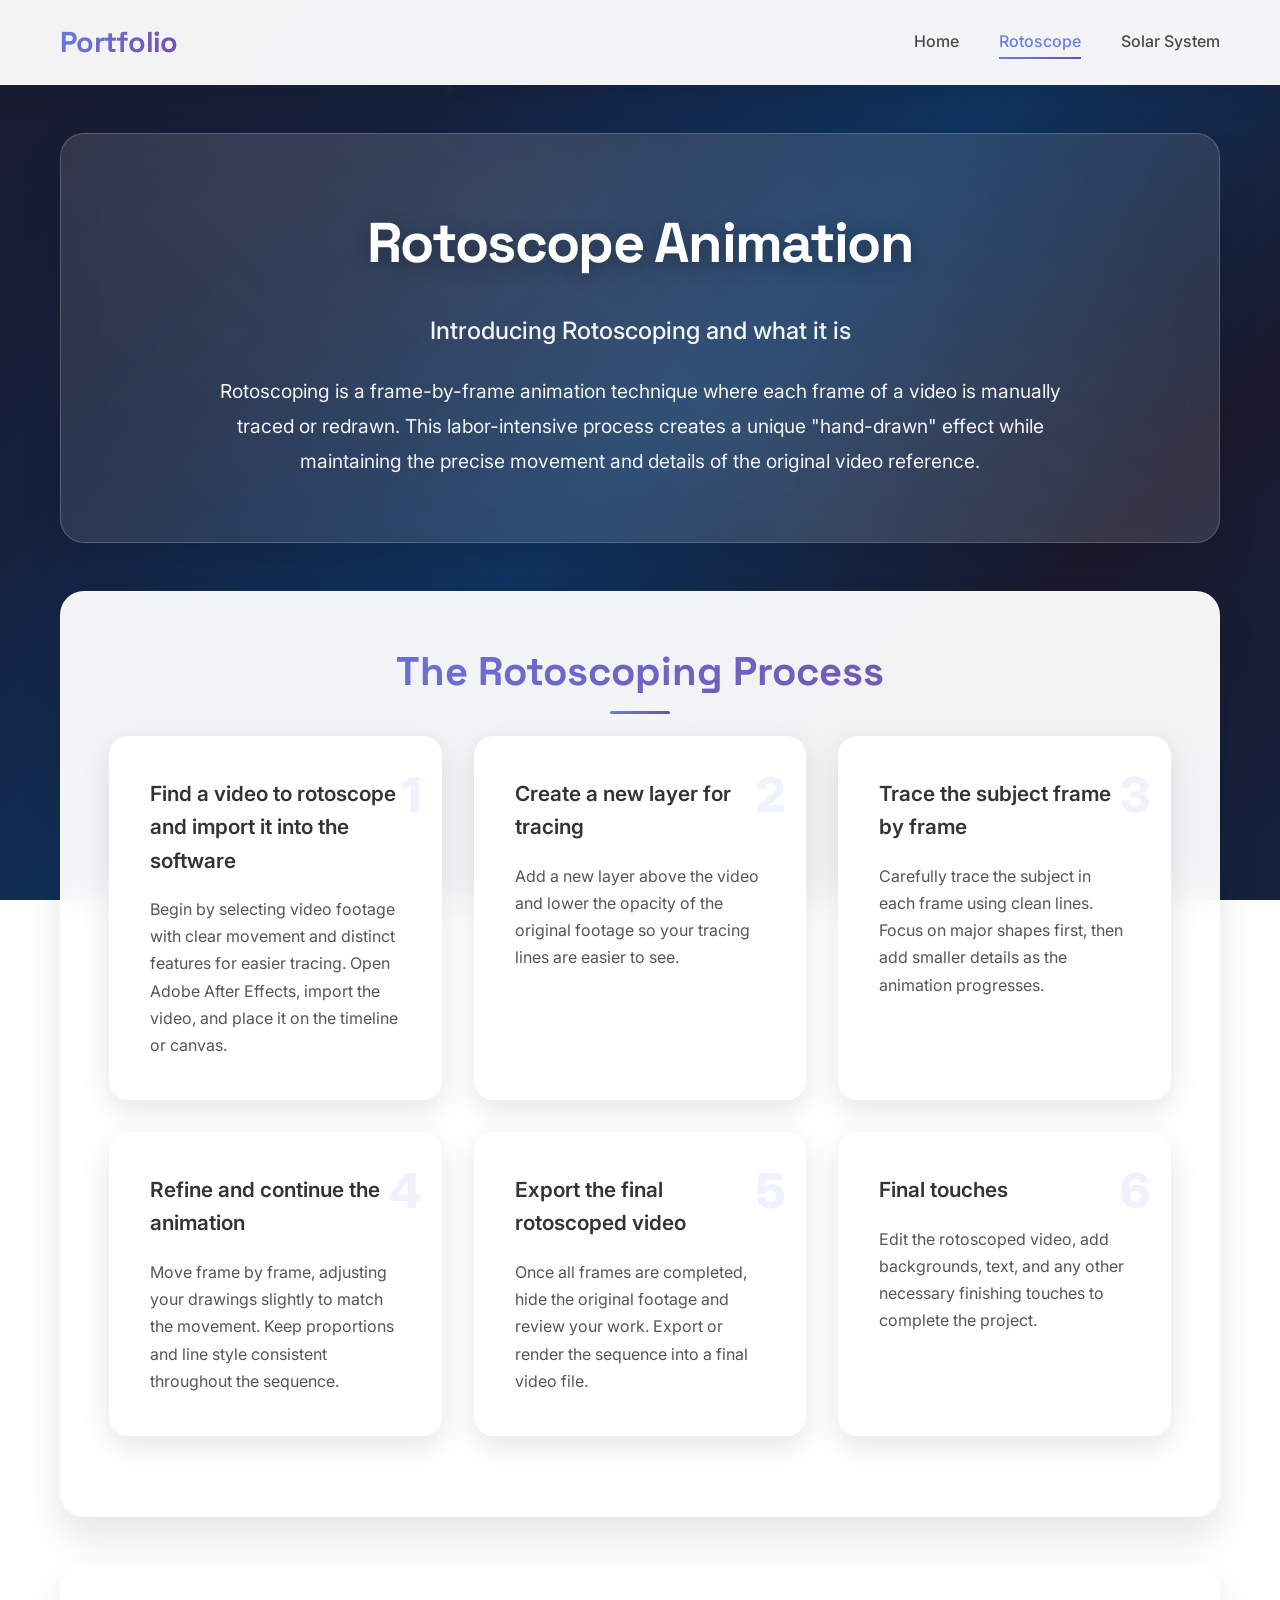
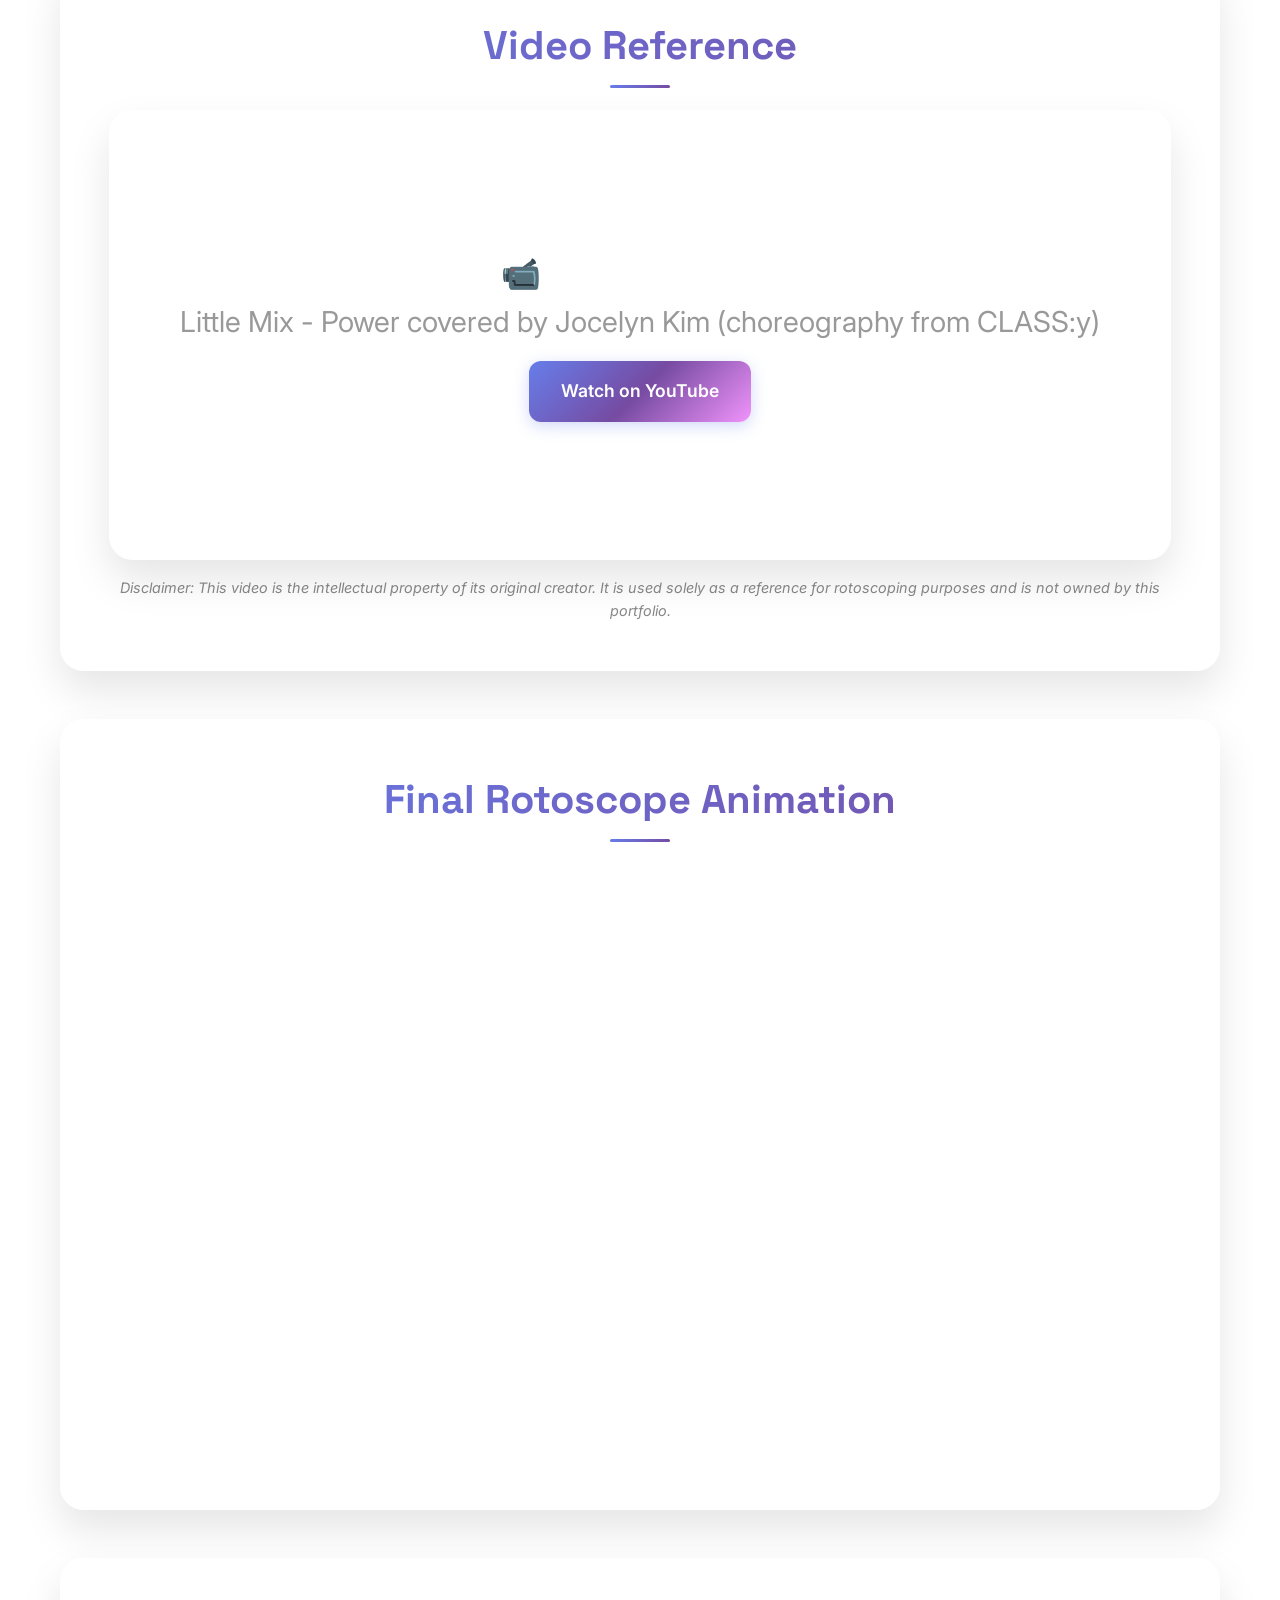
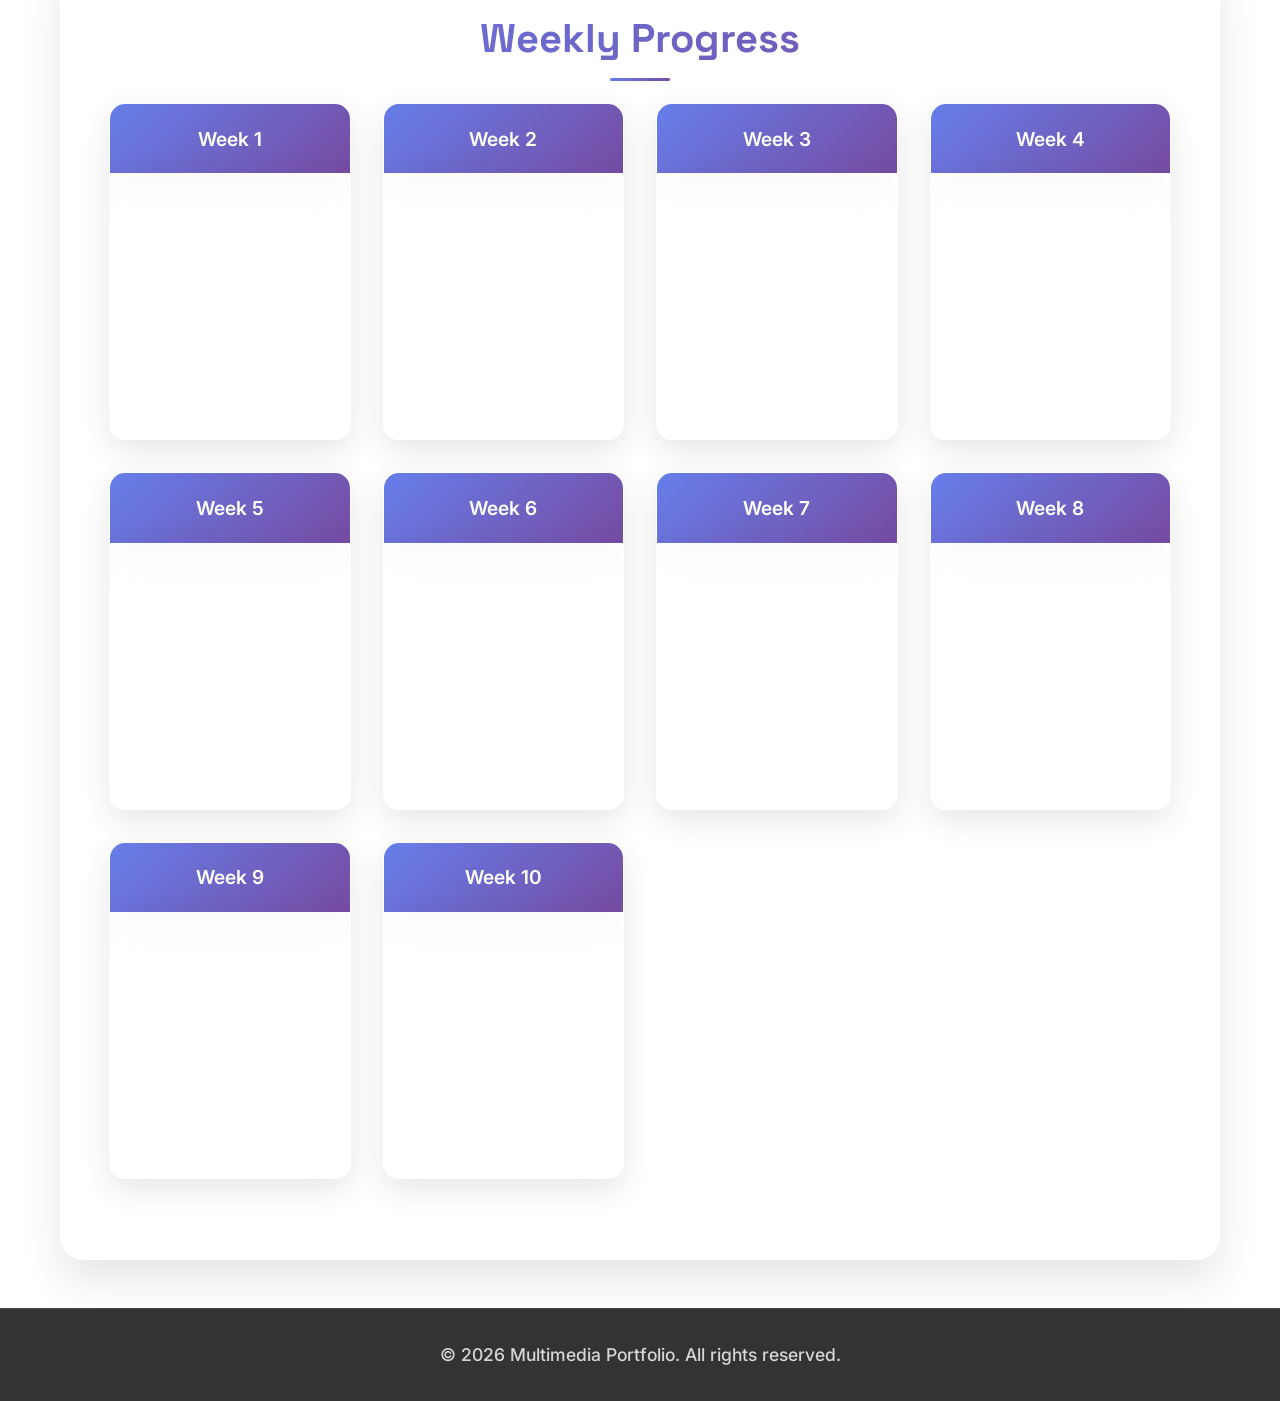
==== commit e453efed: "Remove unnecessary closing div tag" ====
--- a/rotoscope.html
+++ b/rotoscope.html
@@ -84,7 +84,6 @@
         allowfullscreen>
     </iframe>
 </div>
-            </div>
         </section>
 
         <section class="section">
--- a/style.css
+++ b/style.css
@@ -418,8 +418,17 @@
 }
 
 /* Video Container */
-.video-container {
-    margin: 3rem 0;
+.video-container{
+    width: 100%;
+    margin: 0 auto;
+}
+
+.video-container iframe{
+    width: 100%;
+    aspect-ratio: 16 / 9;
+    border: none;
+    border-radius: 20px;
+    display: block;
 }
 
 .placeholder-video {
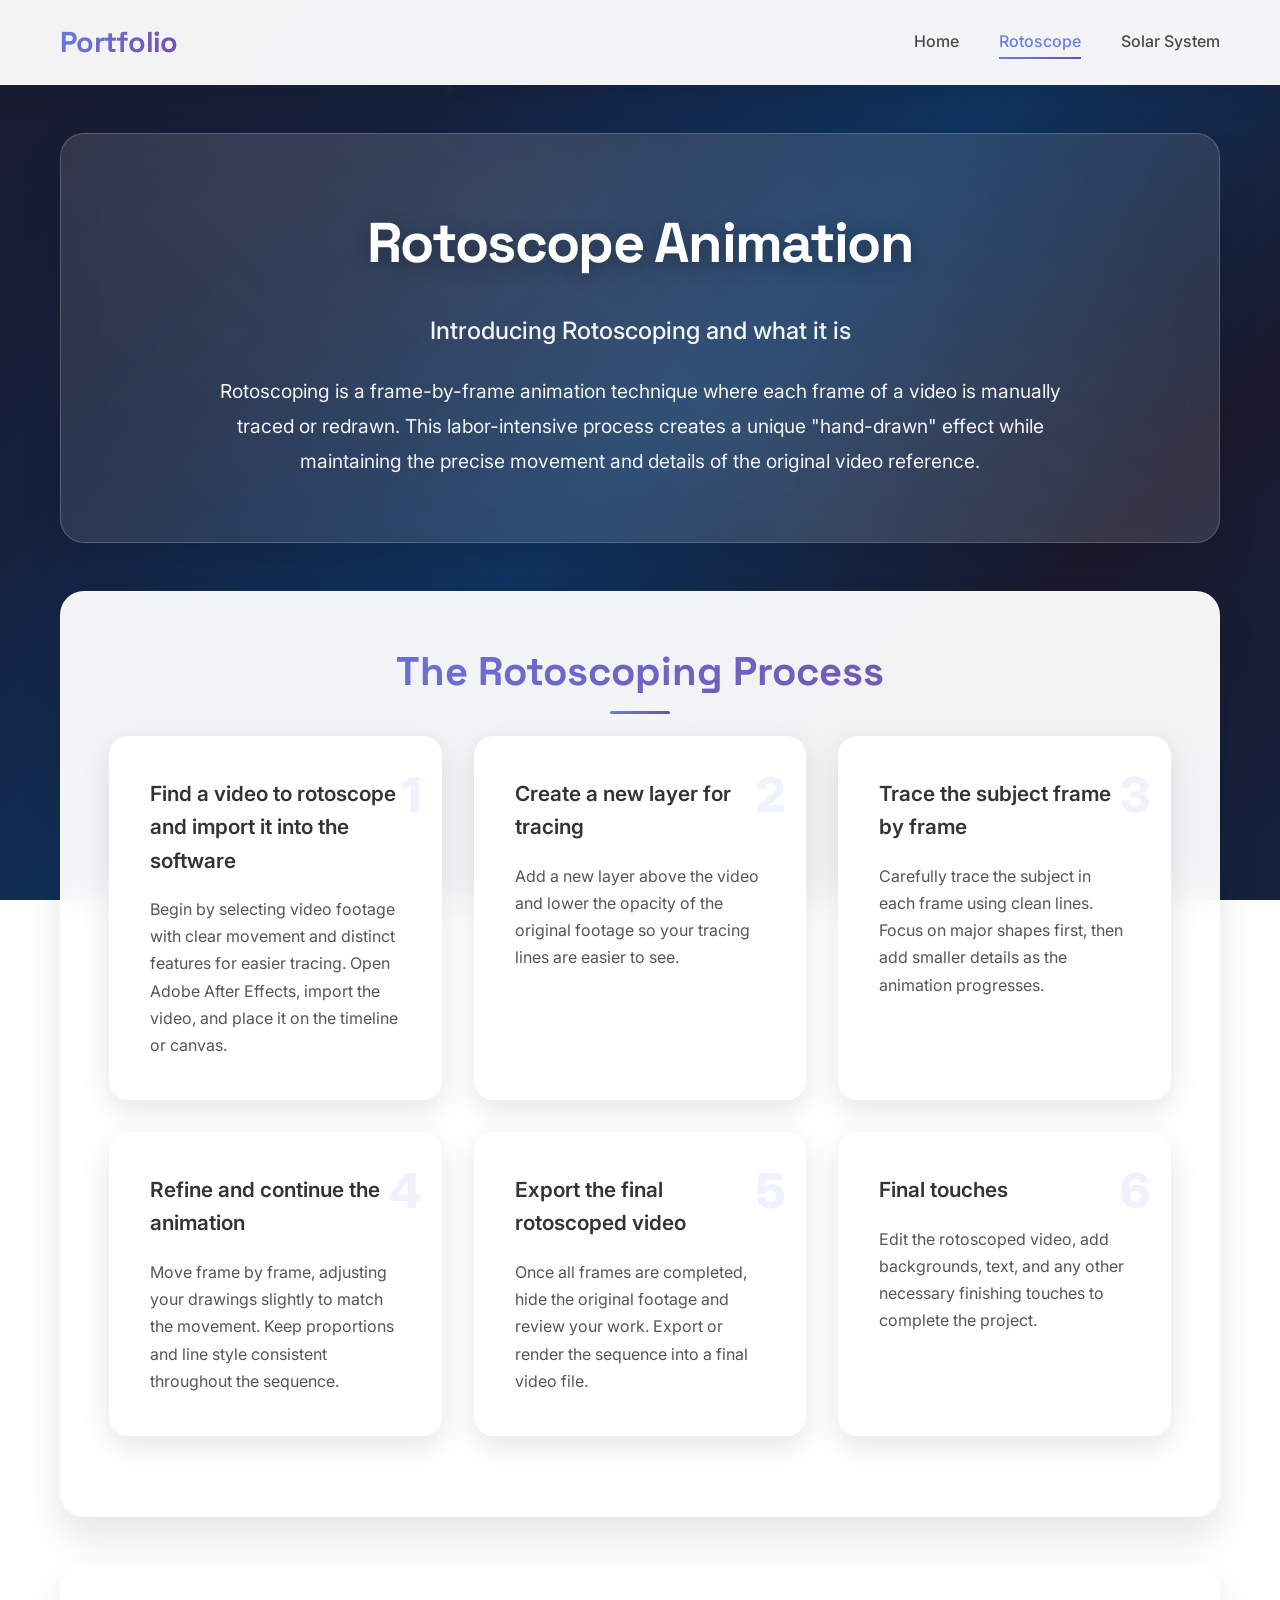
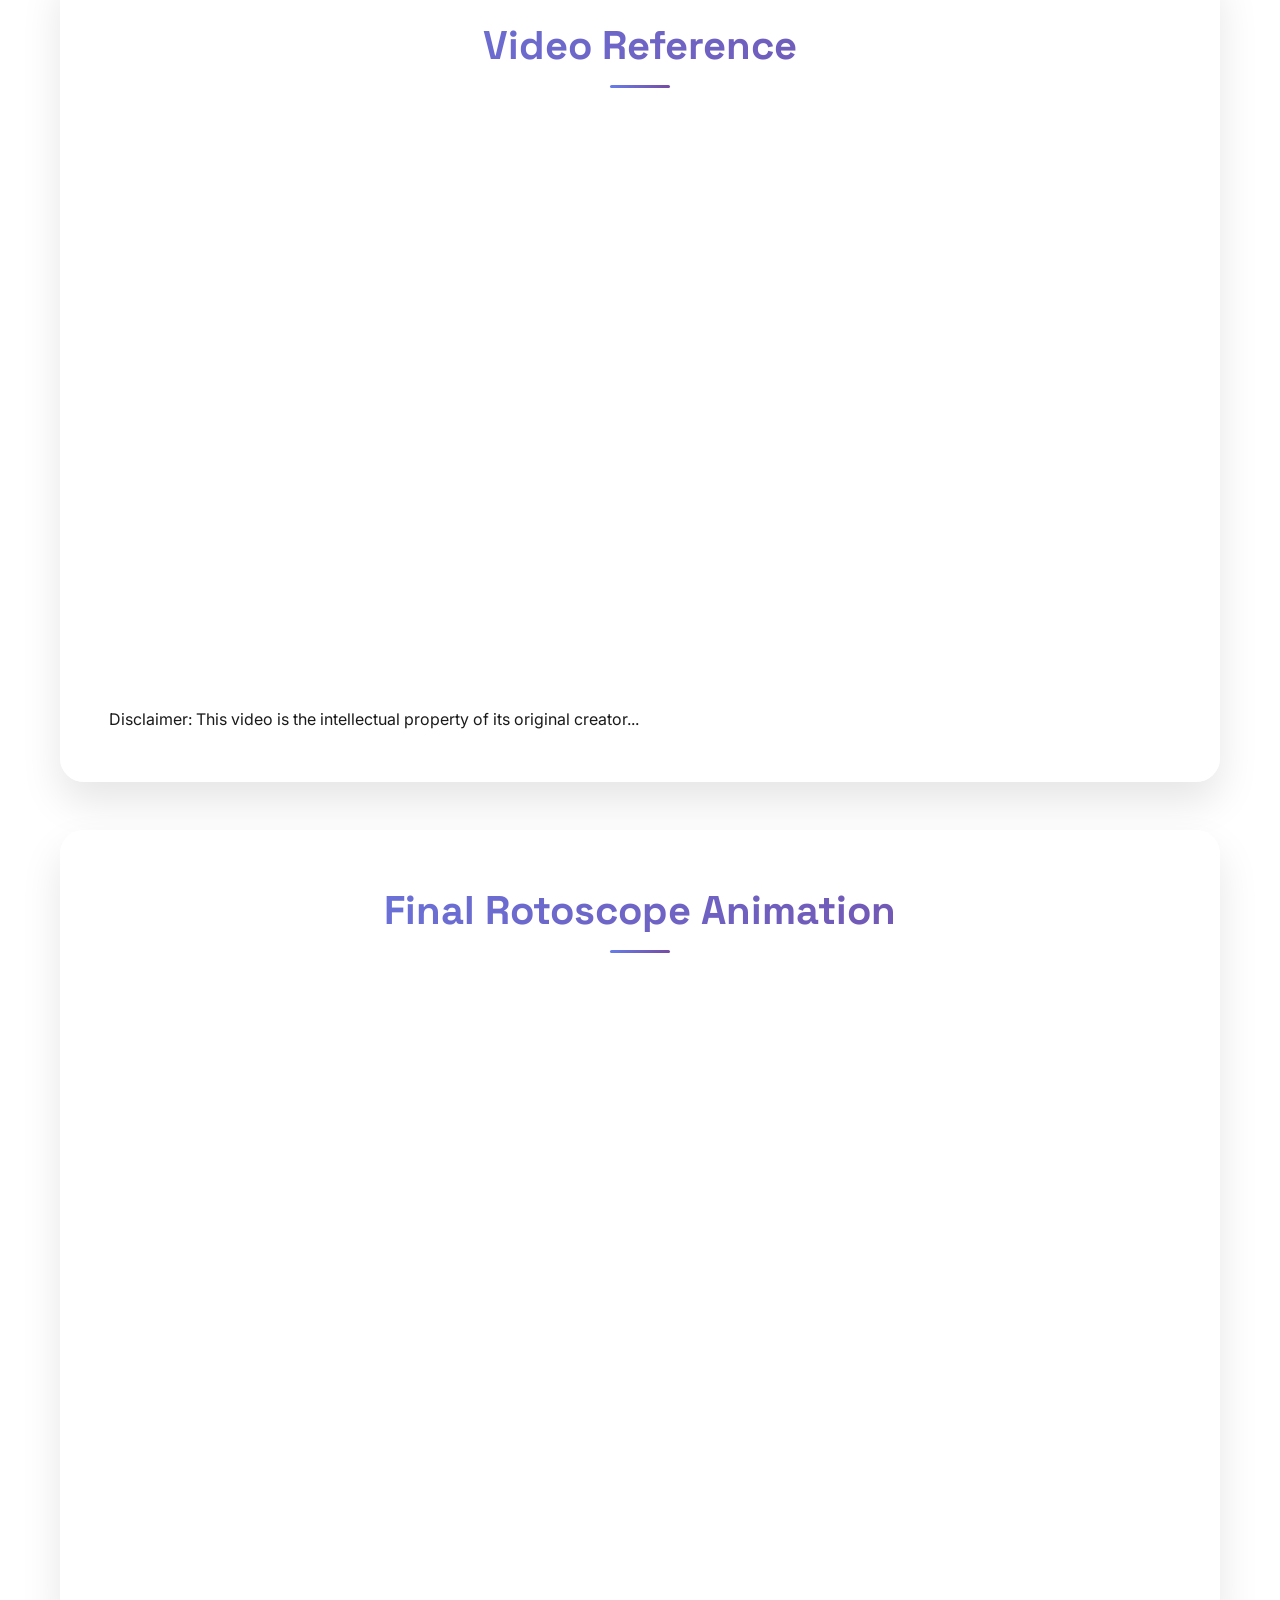
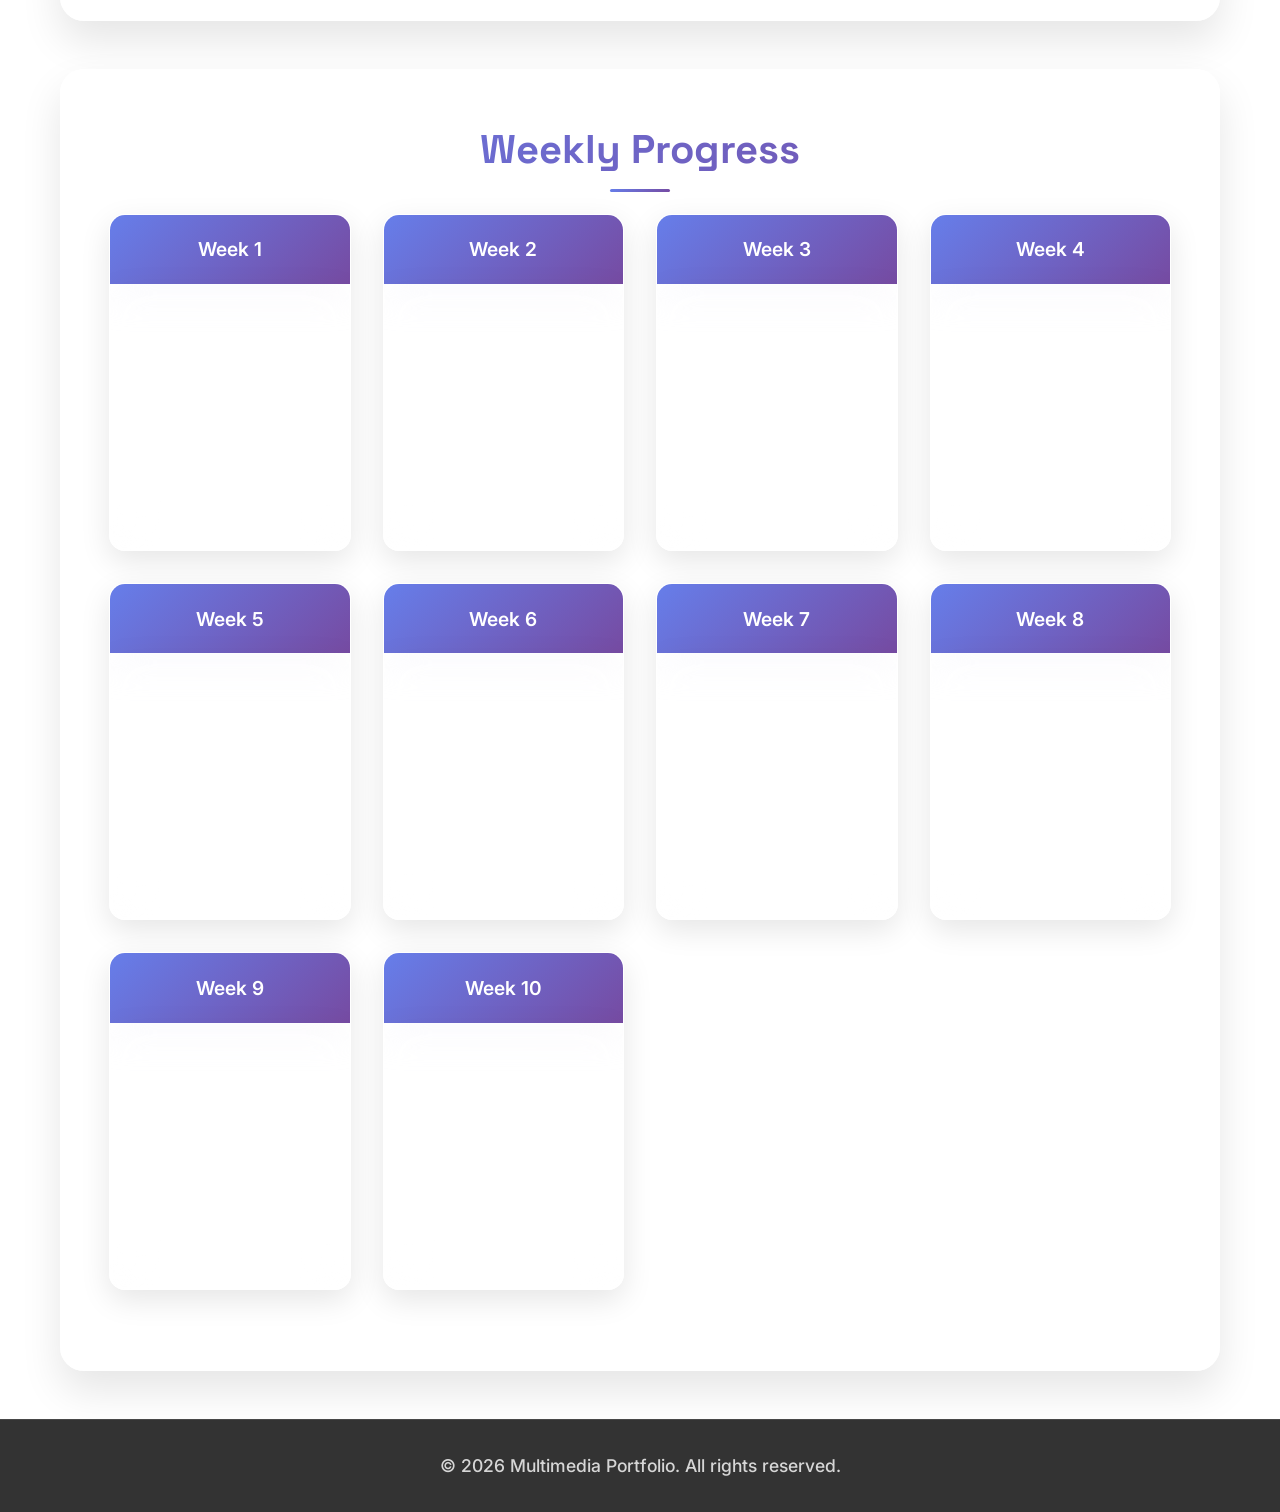
==== commit 8f90bbf7: "Embed YouTube video in video reference section Replaced video reference section with an embedded You" ====
--- a/rotoscope.html
+++ b/rotoscope.html
@@ -61,17 +61,21 @@
             </div>
         </section>
 
-        <section class="section">
-            <h2>Video Reference</h2>
-            <div class="video-container">
-                <div class="placeholder-video">
-                    <p>📹 Video Reference</p>
-                    <p style="font-size: 0.9em; color: #999;">Little Mix - Power covered by Jocelyn Kim (choreography from CLASS:y)</p>
-                    <a href="https://www.youtube.com/watch?v=XmsuKrjB3SI" target="_blank" class="btn" style="margin-top: 1rem;">Watch on YouTube</a>
-                </div>
-            </div>
-            <p style="font-size: 0.9em; color: #888; margin-top: 1rem; text-align: center; font-style: italic;">Disclaimer: This video is the intellectual property of its original creator. It is used solely as a reference for rotoscoping purposes and is not owned by this portfolio.</p>
-        </section>
+<section class="section">
+    <h2>Video Reference</h2>
+
+    <div class="video-container">
+        <iframe
+            src="https://www.youtube.com/embed/XmsuKrjB3SI"
+            title="Video Reference"
+            allowfullscreen>
+        </iframe>
+    </div>
+
+    <p class="disclaimer">
+        Disclaimer: This video is the intellectual property of its original creator...
+    </p>
+</section>
 
         <section class="section">
 <h2>Final Rotoscope Animation</h2>
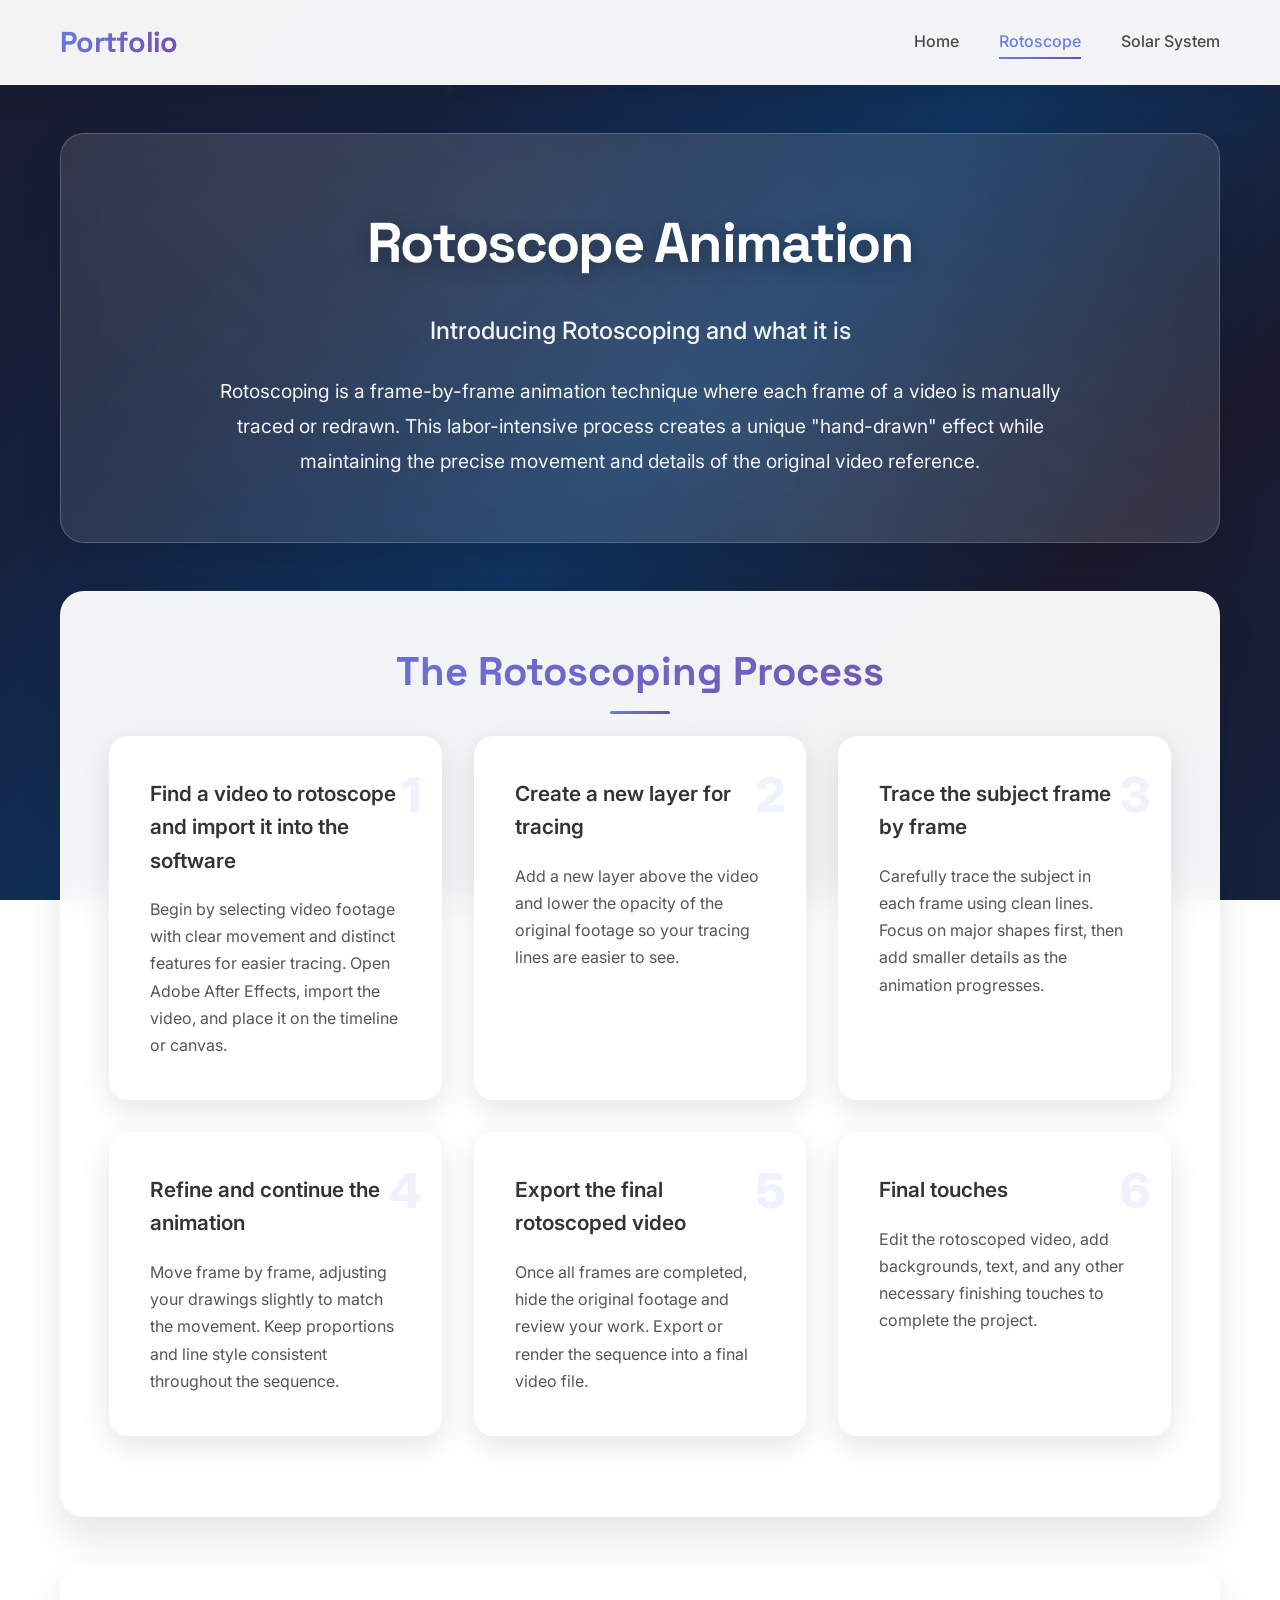
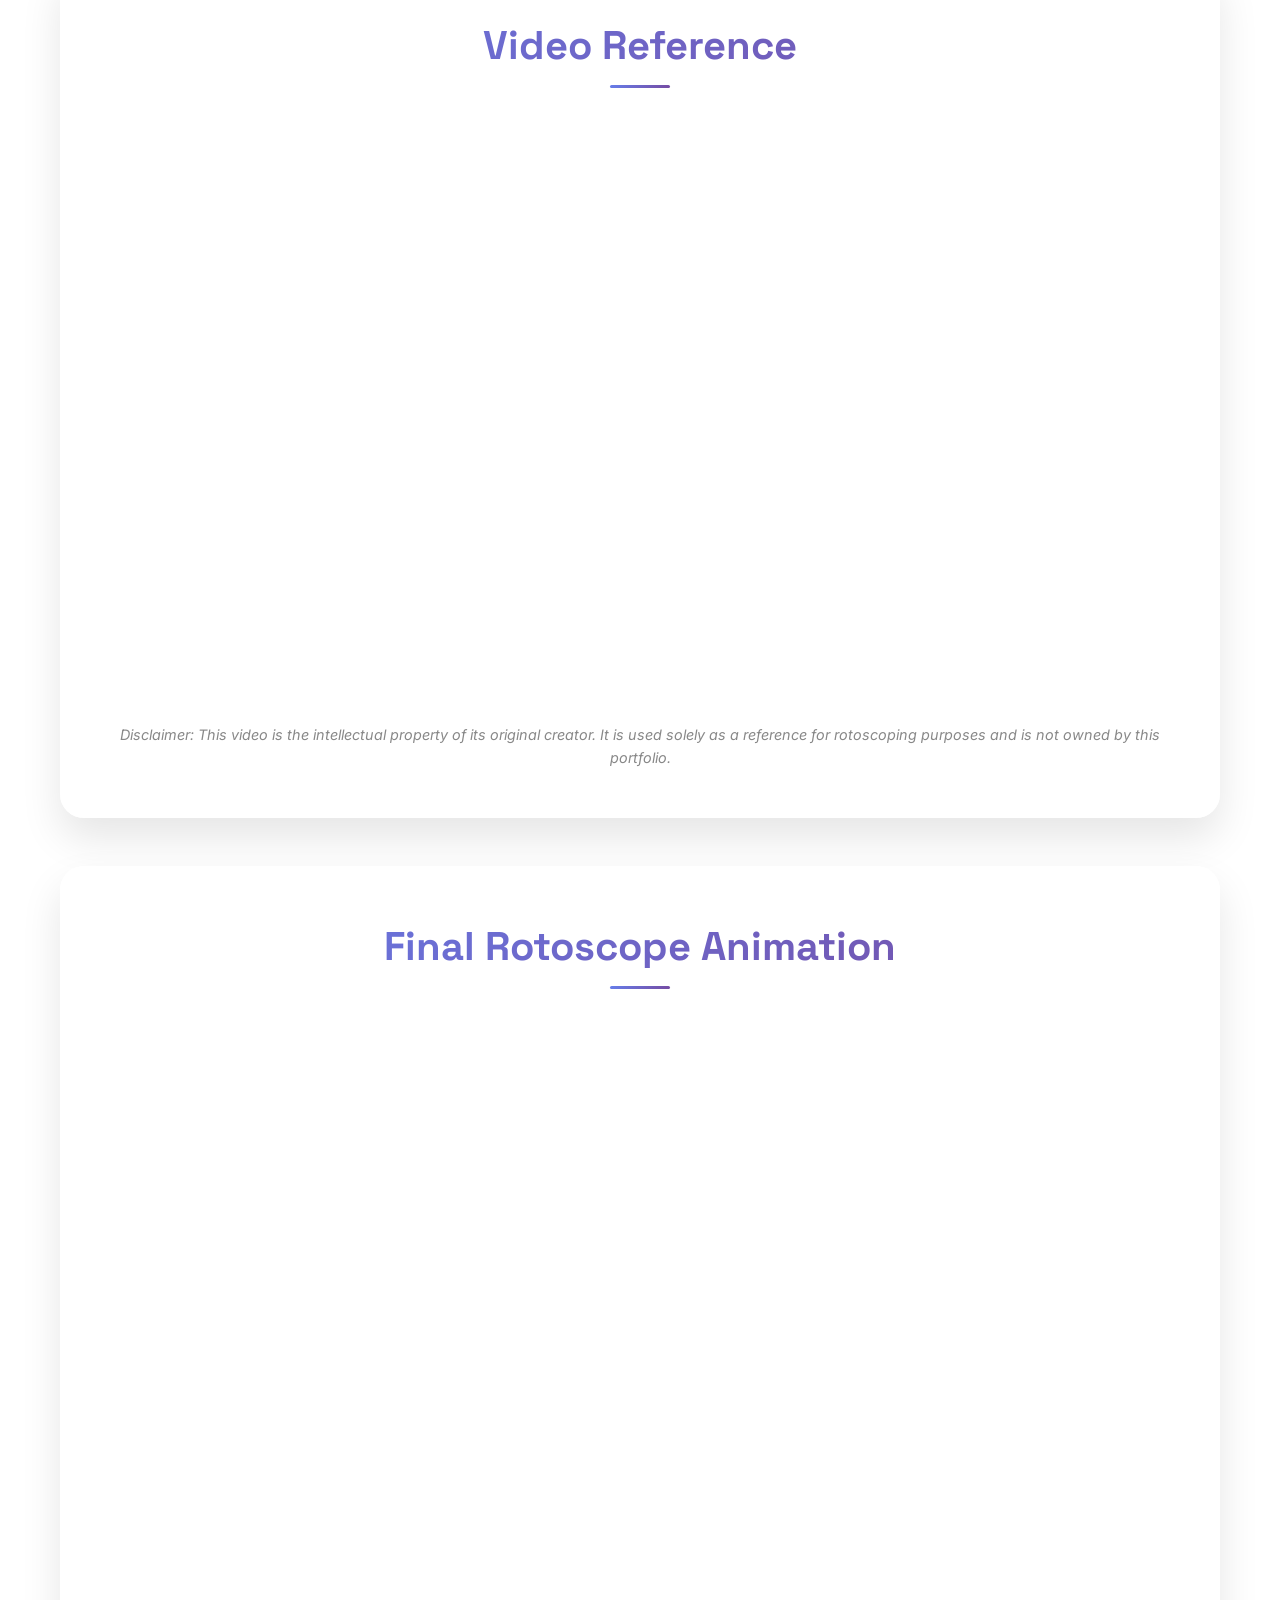
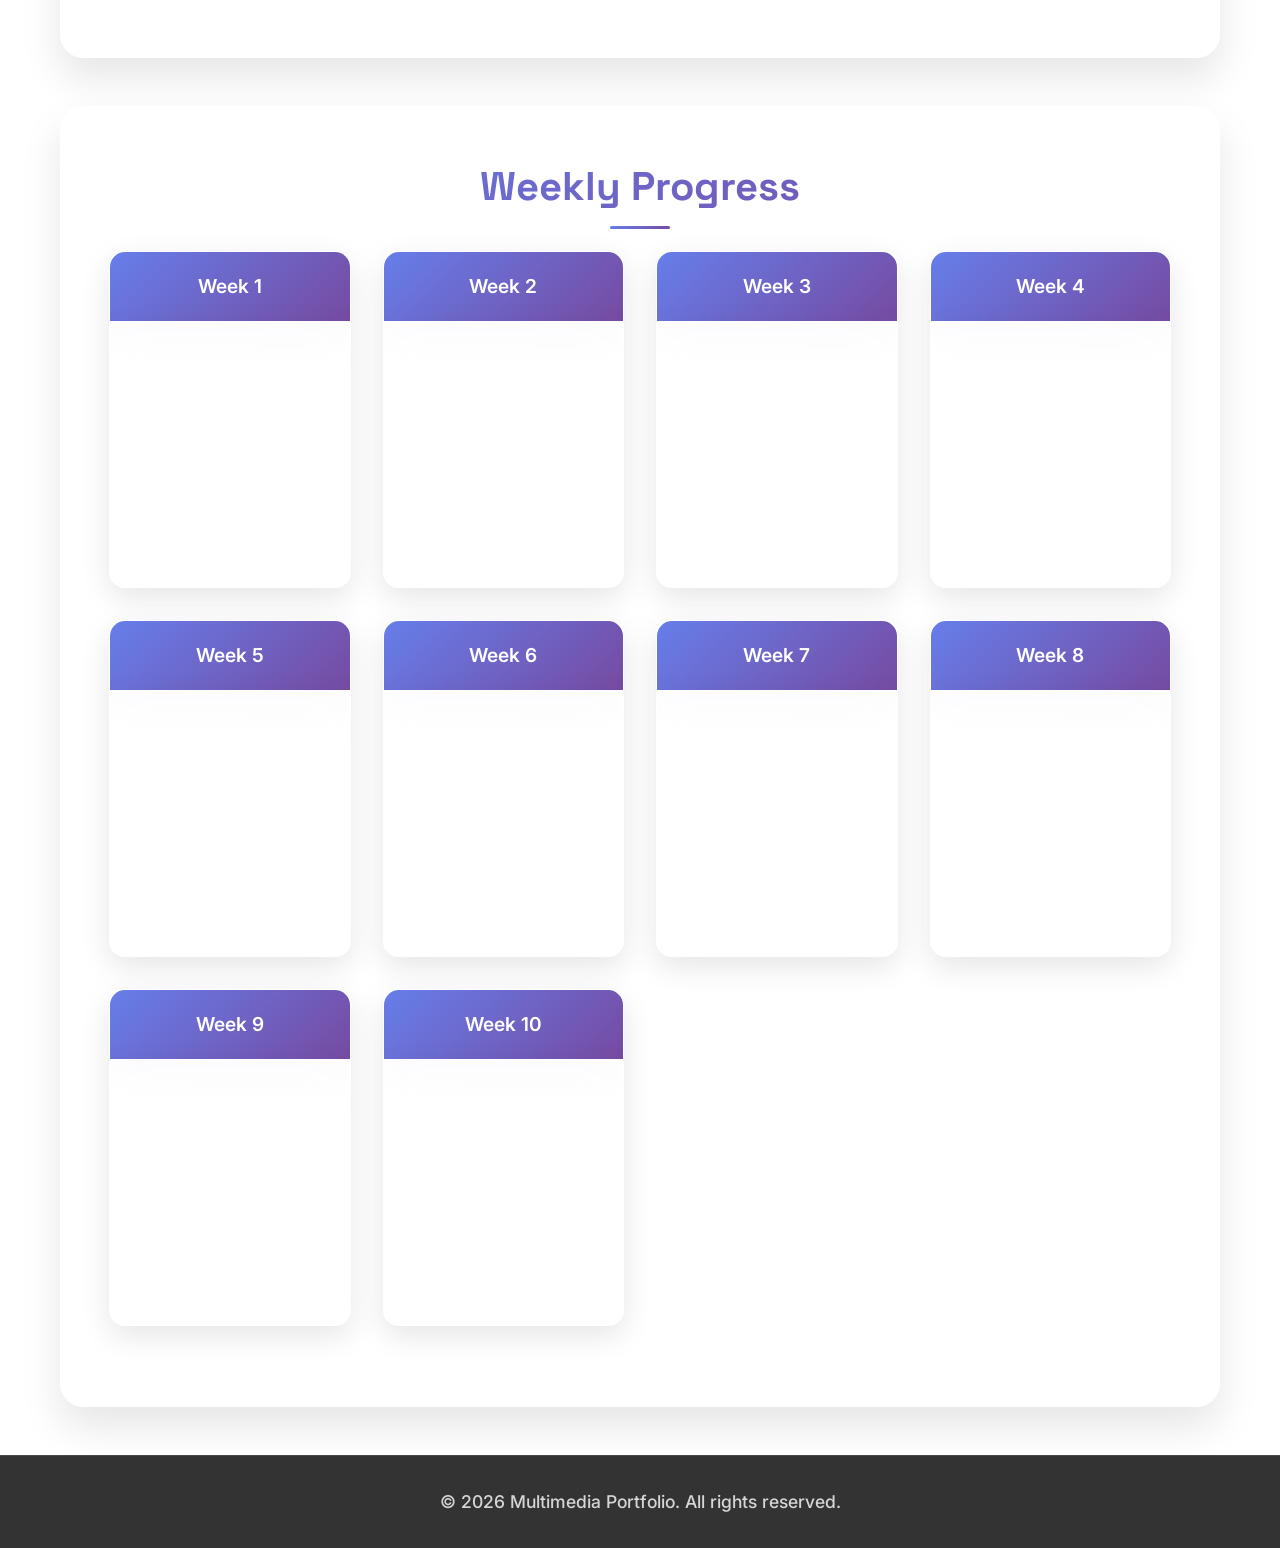
==== commit 43ccf4ce: "Revise disclaimer in rotoscope.html Updated disclaimer text for clarity and formatting." ====
--- a/rotoscope.html
+++ b/rotoscope.html
@@ -68,12 +68,13 @@
         <iframe
             src="https://www.youtube.com/embed/XmsuKrjB3SI"
             title="Video Reference"
+            allow="accelerometer; autoplay; clipboard-write; encrypted-media; gyroscope; picture-in-picture"
             allowfullscreen>
         </iframe>
     </div>
 
-    <p class="disclaimer">
-        Disclaimer: This video is the intellectual property of its original creator...
+    <p style="font-size: 0.9em; color: #888; margin-top: 1rem; text-align: center; font-style: italic;">
+        Disclaimer: This video is the intellectual property of its original creator. It is used solely as a reference for rotoscoping purposes and is not owned by this portfolio.
     </p>
 </section>
 
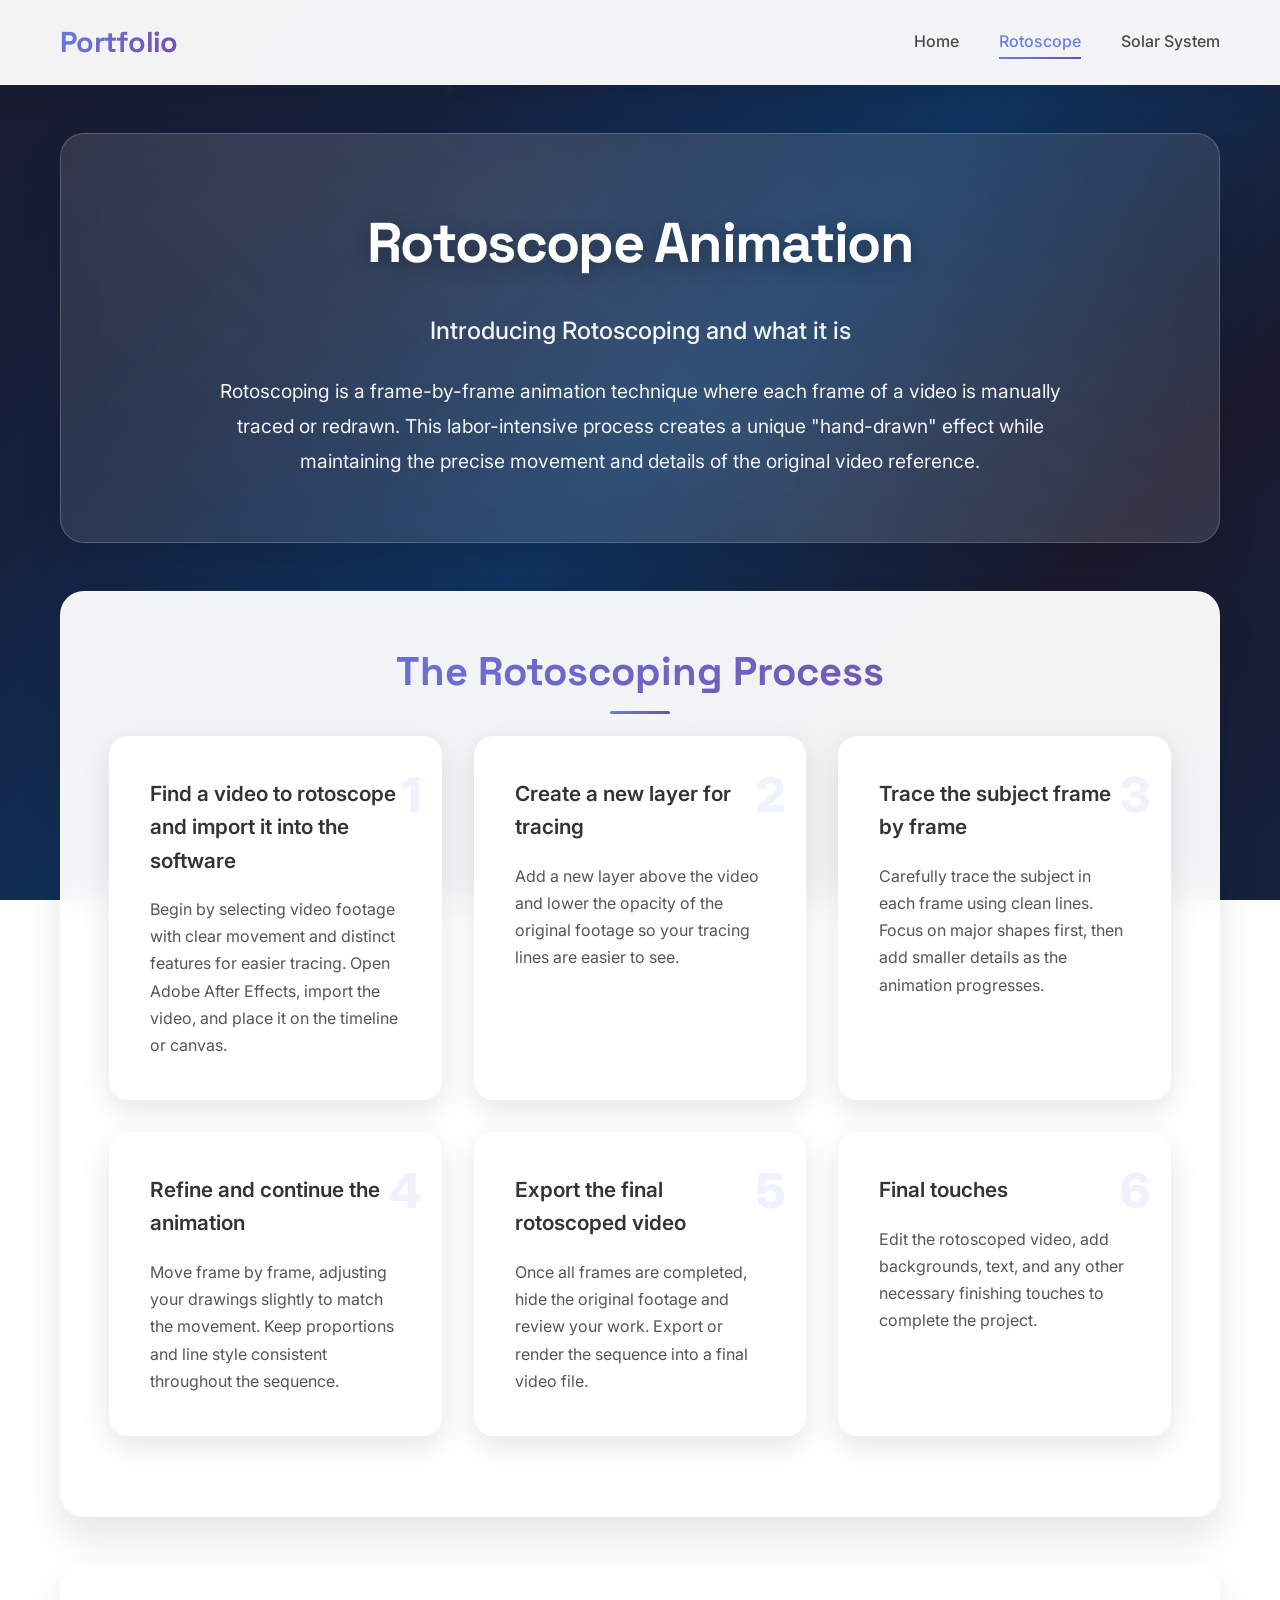
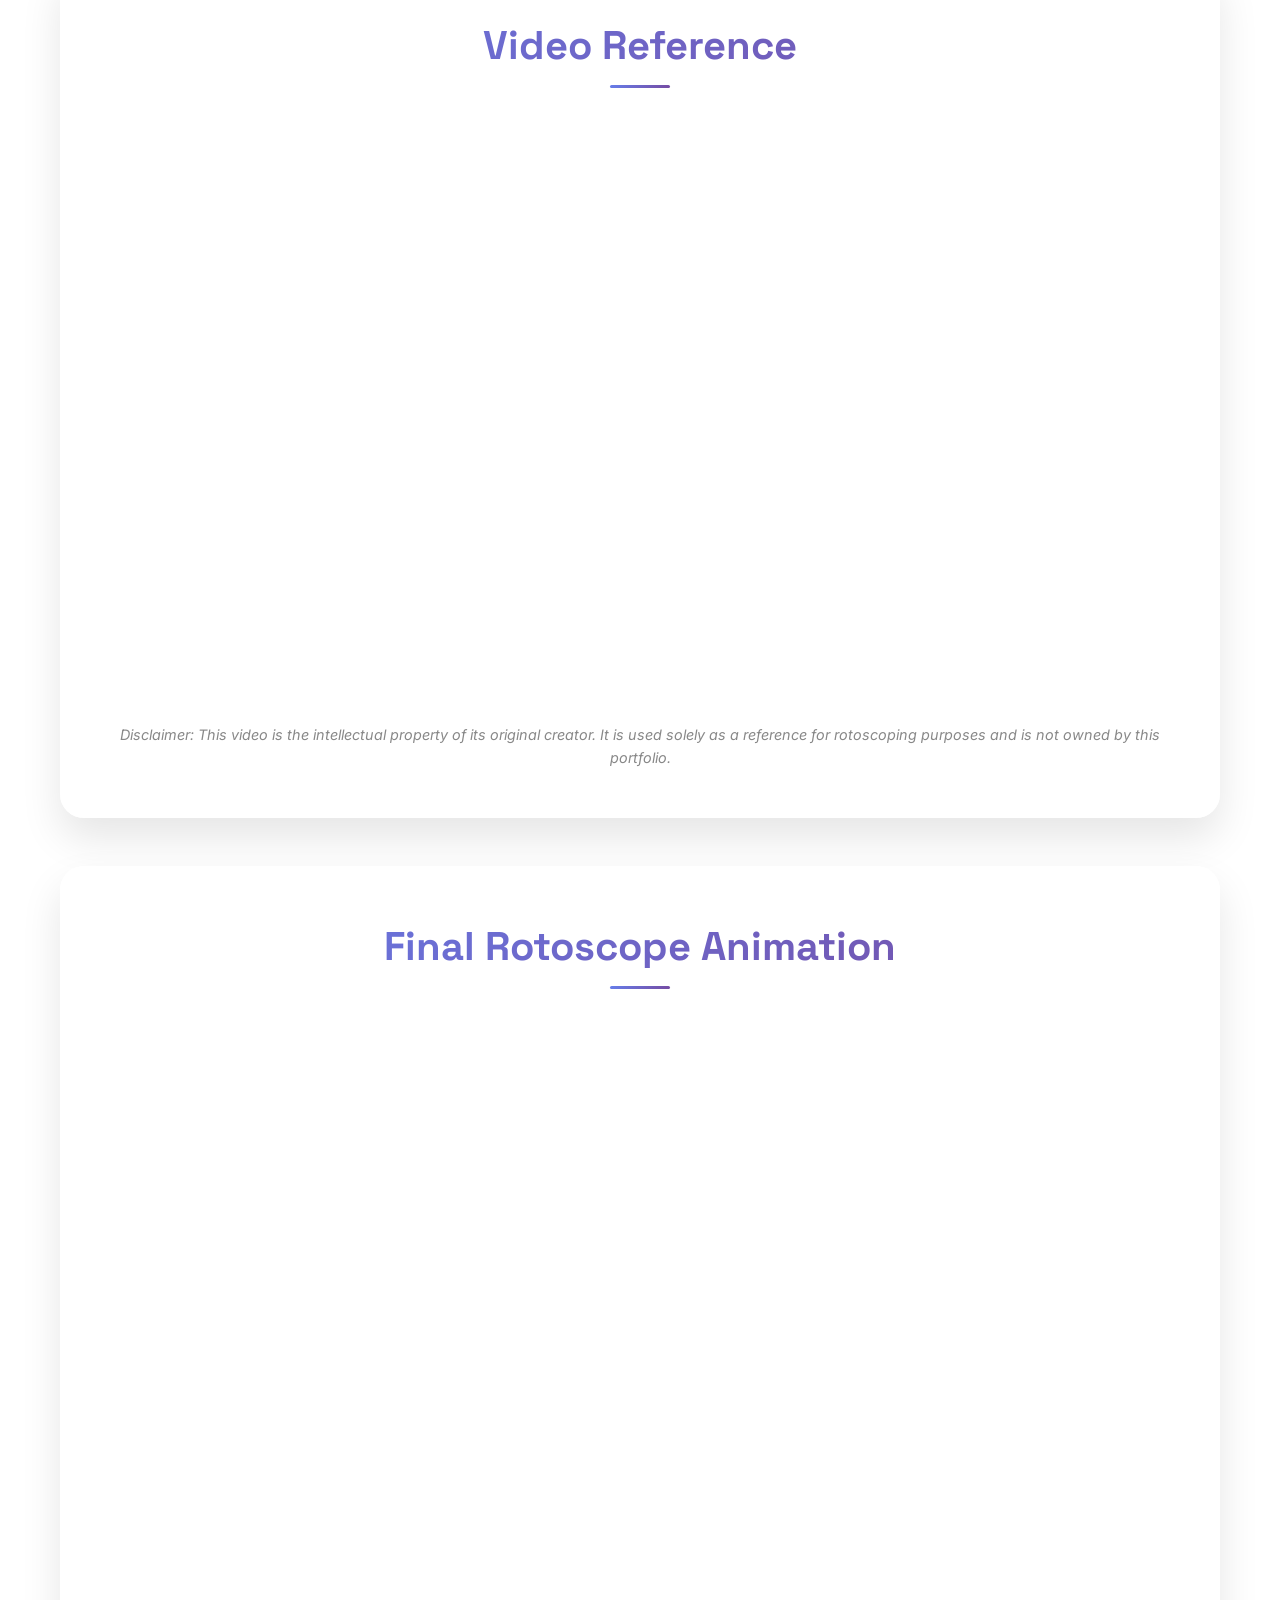
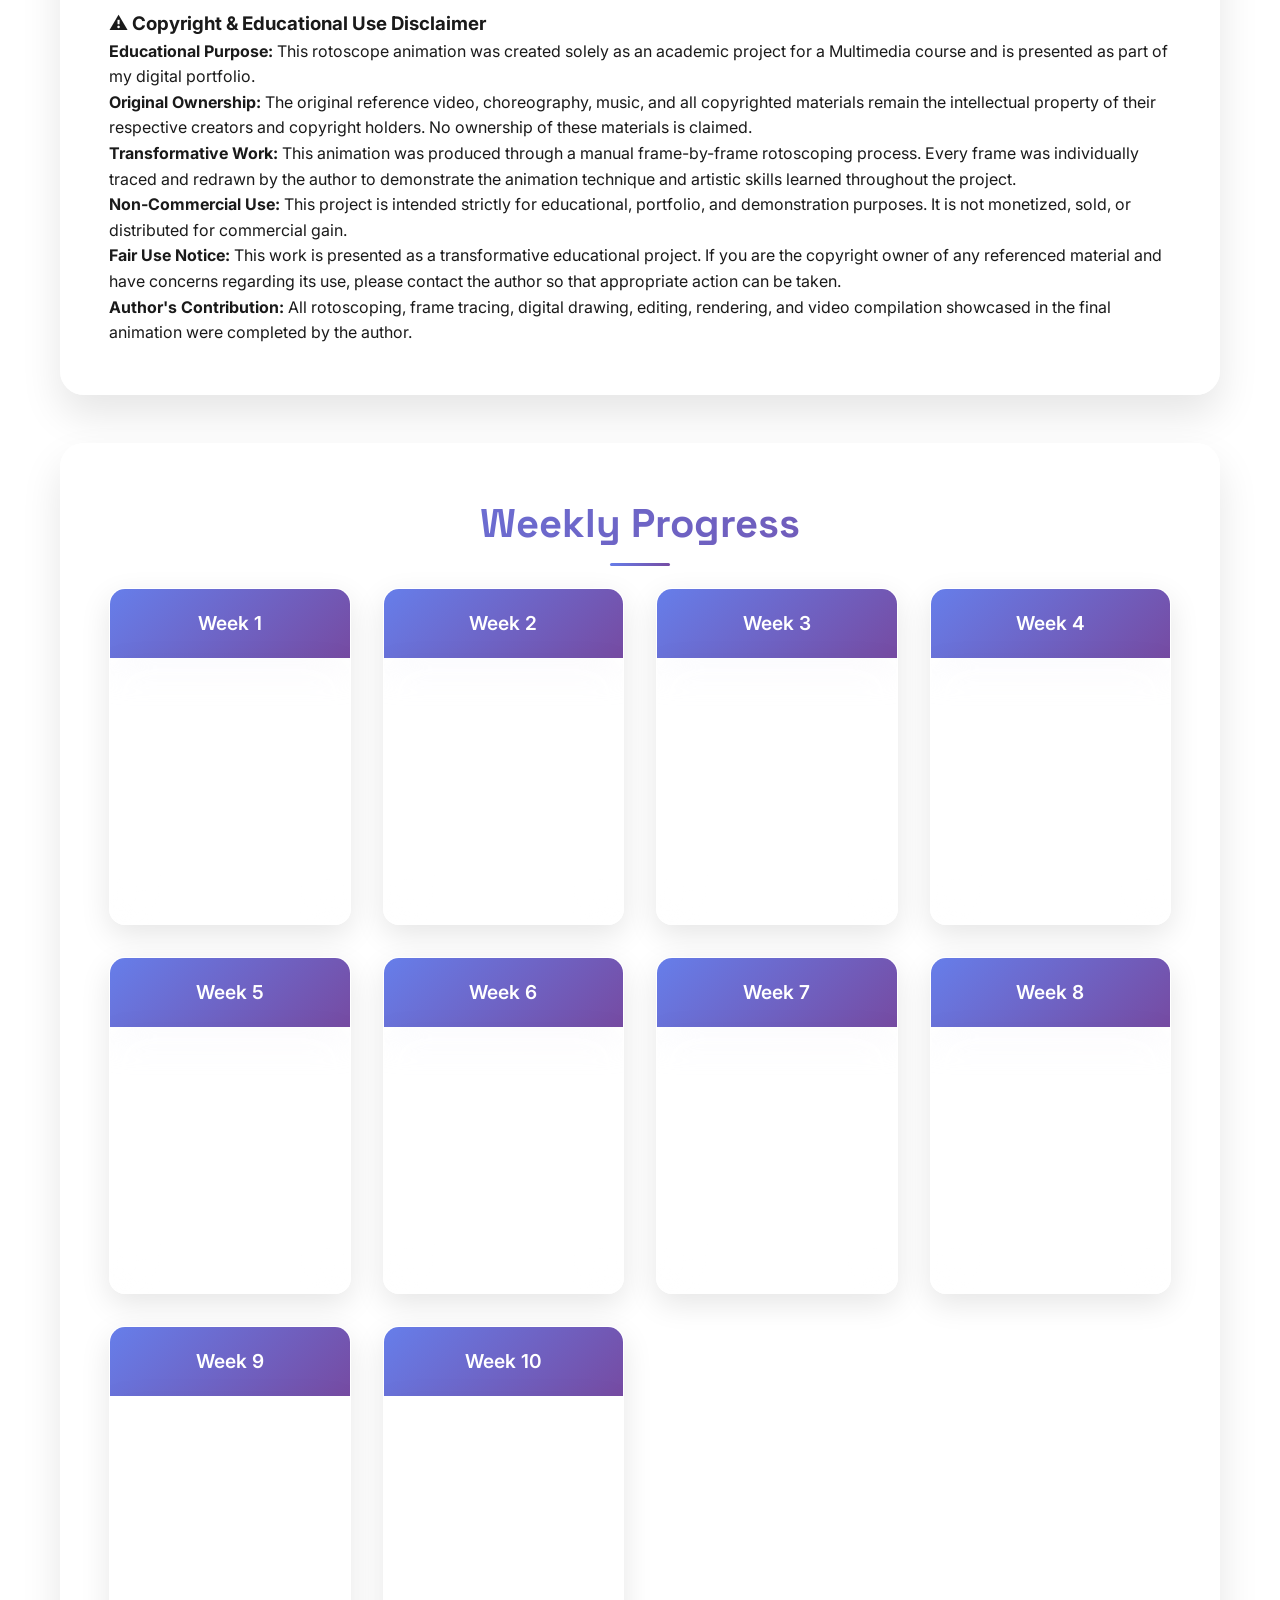
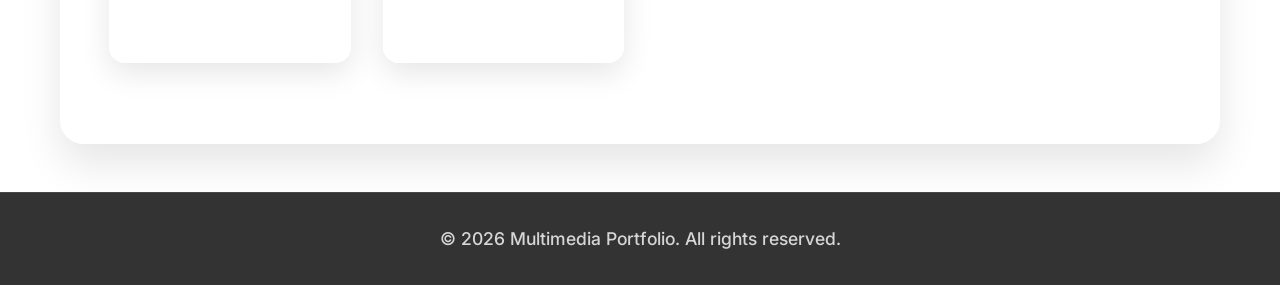
==== commit e586fca7: "Enhance rotoscope section with disclaimers Added copyright and educational use disclaimers for the r" ====
--- a/rotoscope.html
+++ b/rotoscope.html
@@ -78,18 +78,53 @@
     </p>
 </section>
 
-        <section class="section">
-<h2>Final Rotoscope Animation</h2>
-
-<div class="video-container">
-    <iframe
-        src="https://www.youtube.com/embed/FdUcEC9bYuw"
-        title="Finalized Video"
-        allow="accelerometer; autoplay; clipboard-write; encrypted-media; gyroscope; picture-in-picture"
-        allowfullscreen>
-    </iframe>
-</div>
-        </section>
+<section class="section">
+    <h2>Final Rotoscope Animation</h2>
+
+    <div class="video-container">
+        <iframe
+            src="https://www.youtube.com/embed/FdUcEC9bYuw"
+            title="Finalized Video"
+            allow="accelerometer; autoplay; clipboard-write; encrypted-media; gyroscope; picture-in-picture"
+            allowfullscreen>
+        </iframe>
+    </div>
+
+    <div class="disclaimer-box">
+        <h3>⚠️ Copyright & Educational Use Disclaimer</h3>
+
+        <p>
+            <strong>Educational Purpose:</strong>
+            This rotoscope animation was created solely as an academic project for a Multimedia course and is presented as part of my digital portfolio.
+        </p>
+
+        <p>
+            <strong>Original Ownership:</strong>
+            The original reference video, choreography, music, and all copyrighted materials remain the intellectual property of their respective creators and copyright holders. No ownership of these materials is claimed.
+        </p>
+
+        <p>
+            <strong>Transformative Work:</strong>
+            This animation was produced through a manual frame-by-frame rotoscoping process. Every frame was individually traced and redrawn by the author to demonstrate the animation technique and artistic skills learned throughout the project.
+        </p>
+
+        <p>
+            <strong>Non-Commercial Use:</strong>
+            This project is intended strictly for educational, portfolio, and demonstration purposes. It is not monetized, sold, or distributed for commercial gain.
+        </p>
+
+        <p>
+            <strong>Fair Use Notice:</strong>
+            This work is presented as a transformative educational project. If you are the copyright owner of any referenced material and have concerns regarding its use, please contact the author so that appropriate action can be taken.
+        </p>
+
+        <p>
+            <strong>Author's Contribution:</strong>
+            All rotoscoping, frame tracing, digital drawing, editing, rendering, and video compilation showcased in the final animation were completed by the author.
+        </p>
+    </div>
+
+</section>
 
         <section class="section">
             <h2>Weekly Progress</h2>
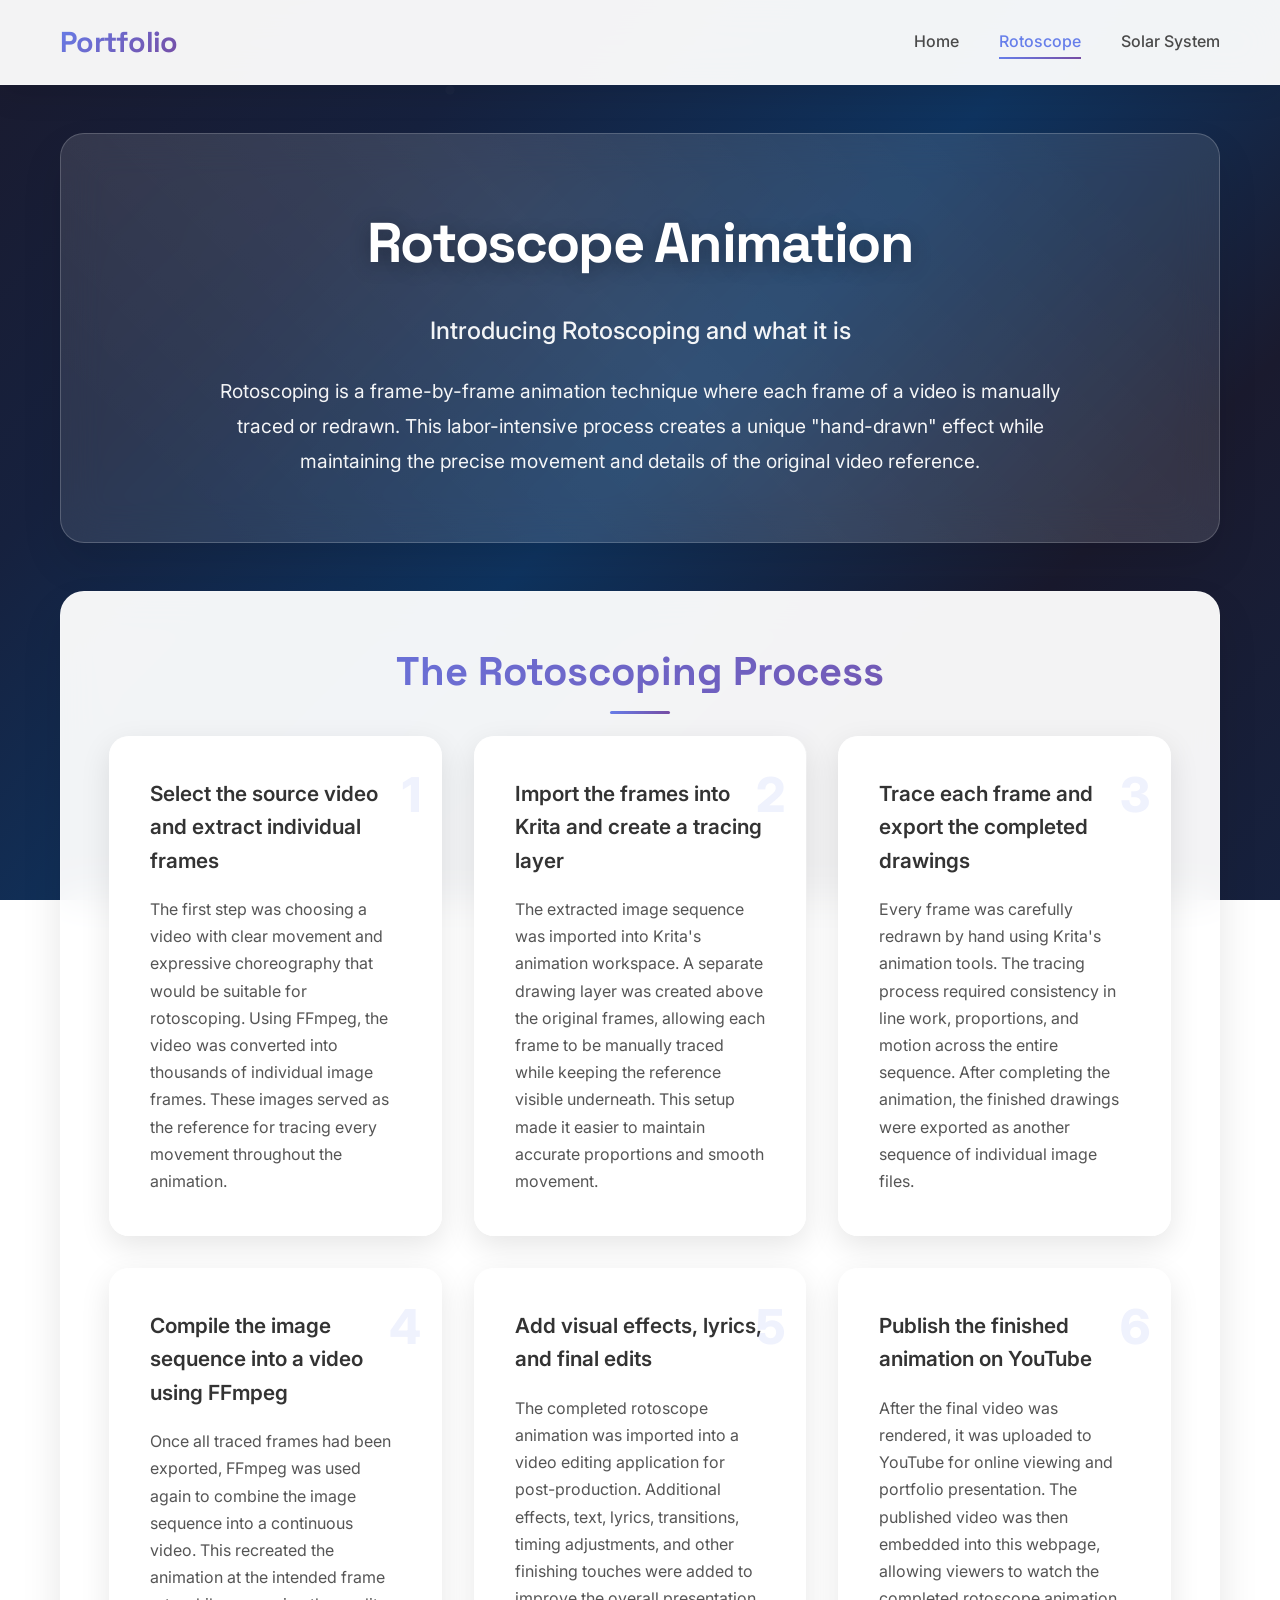
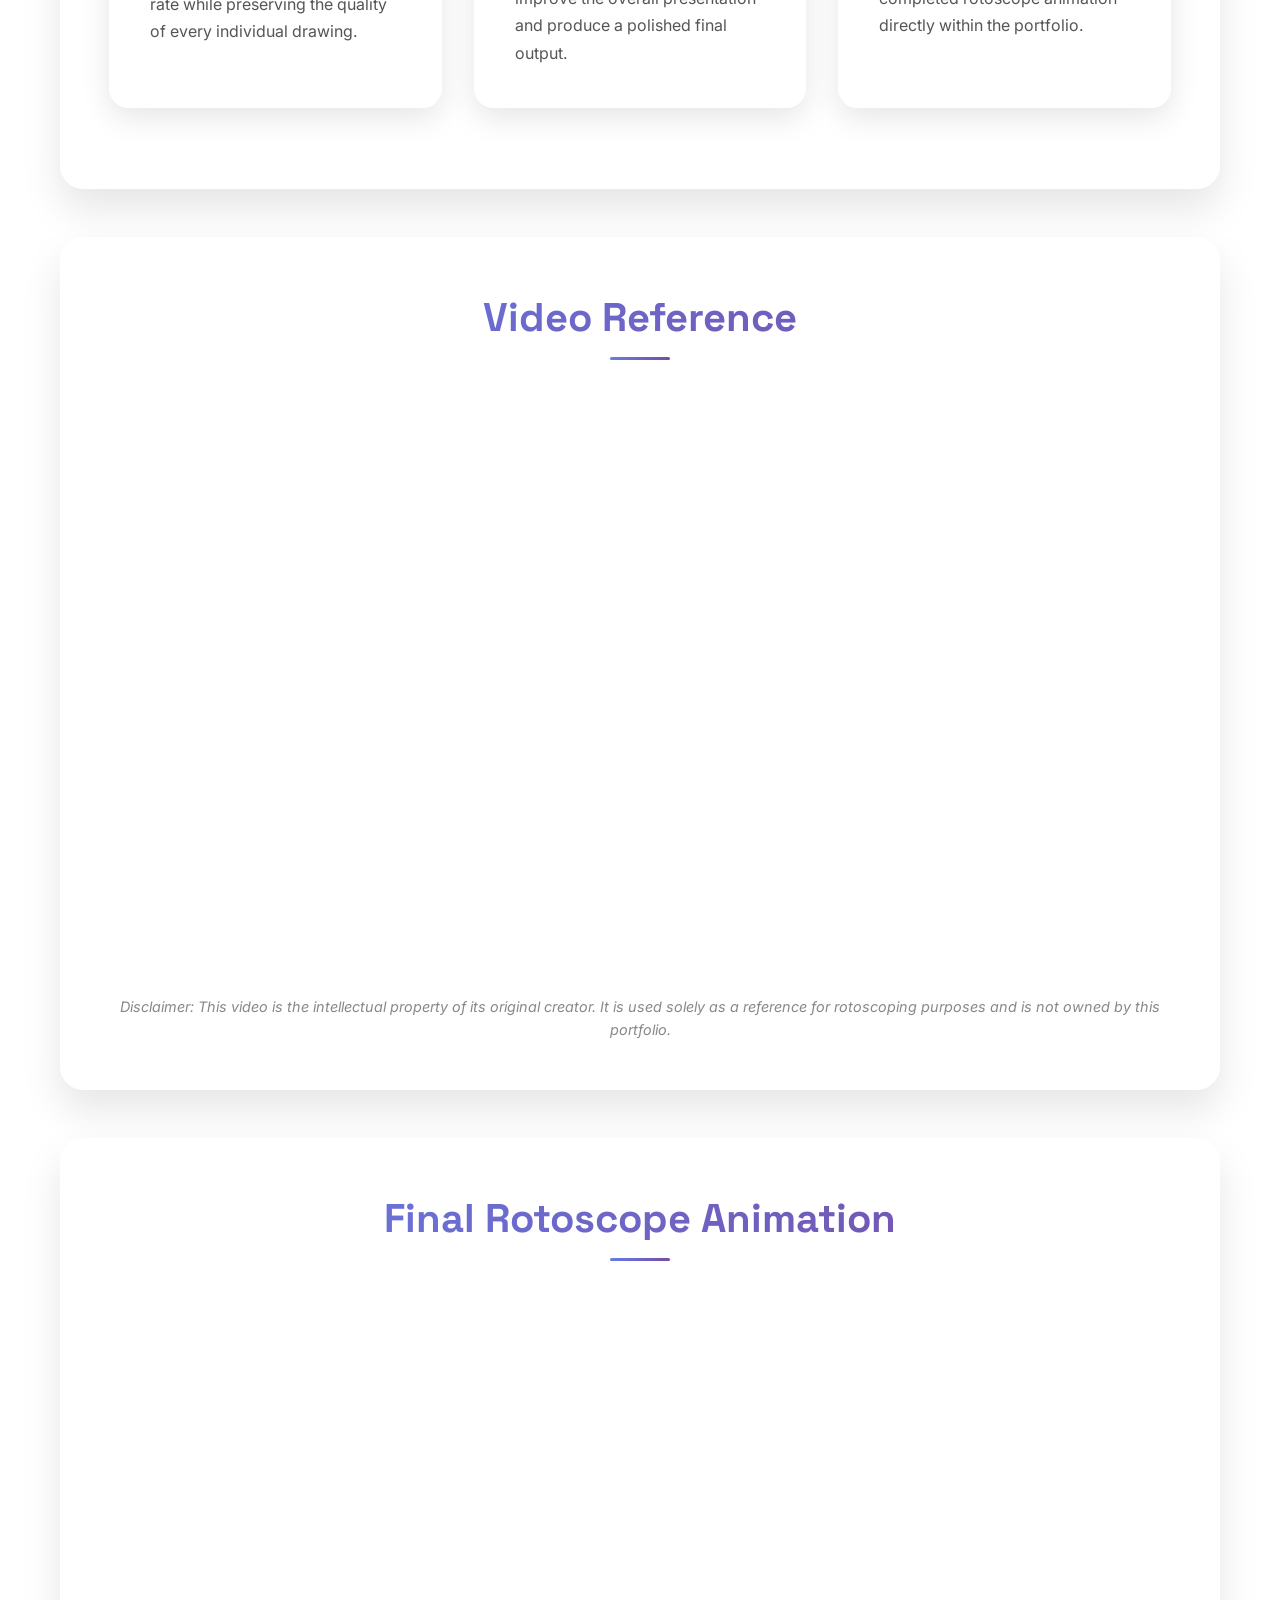
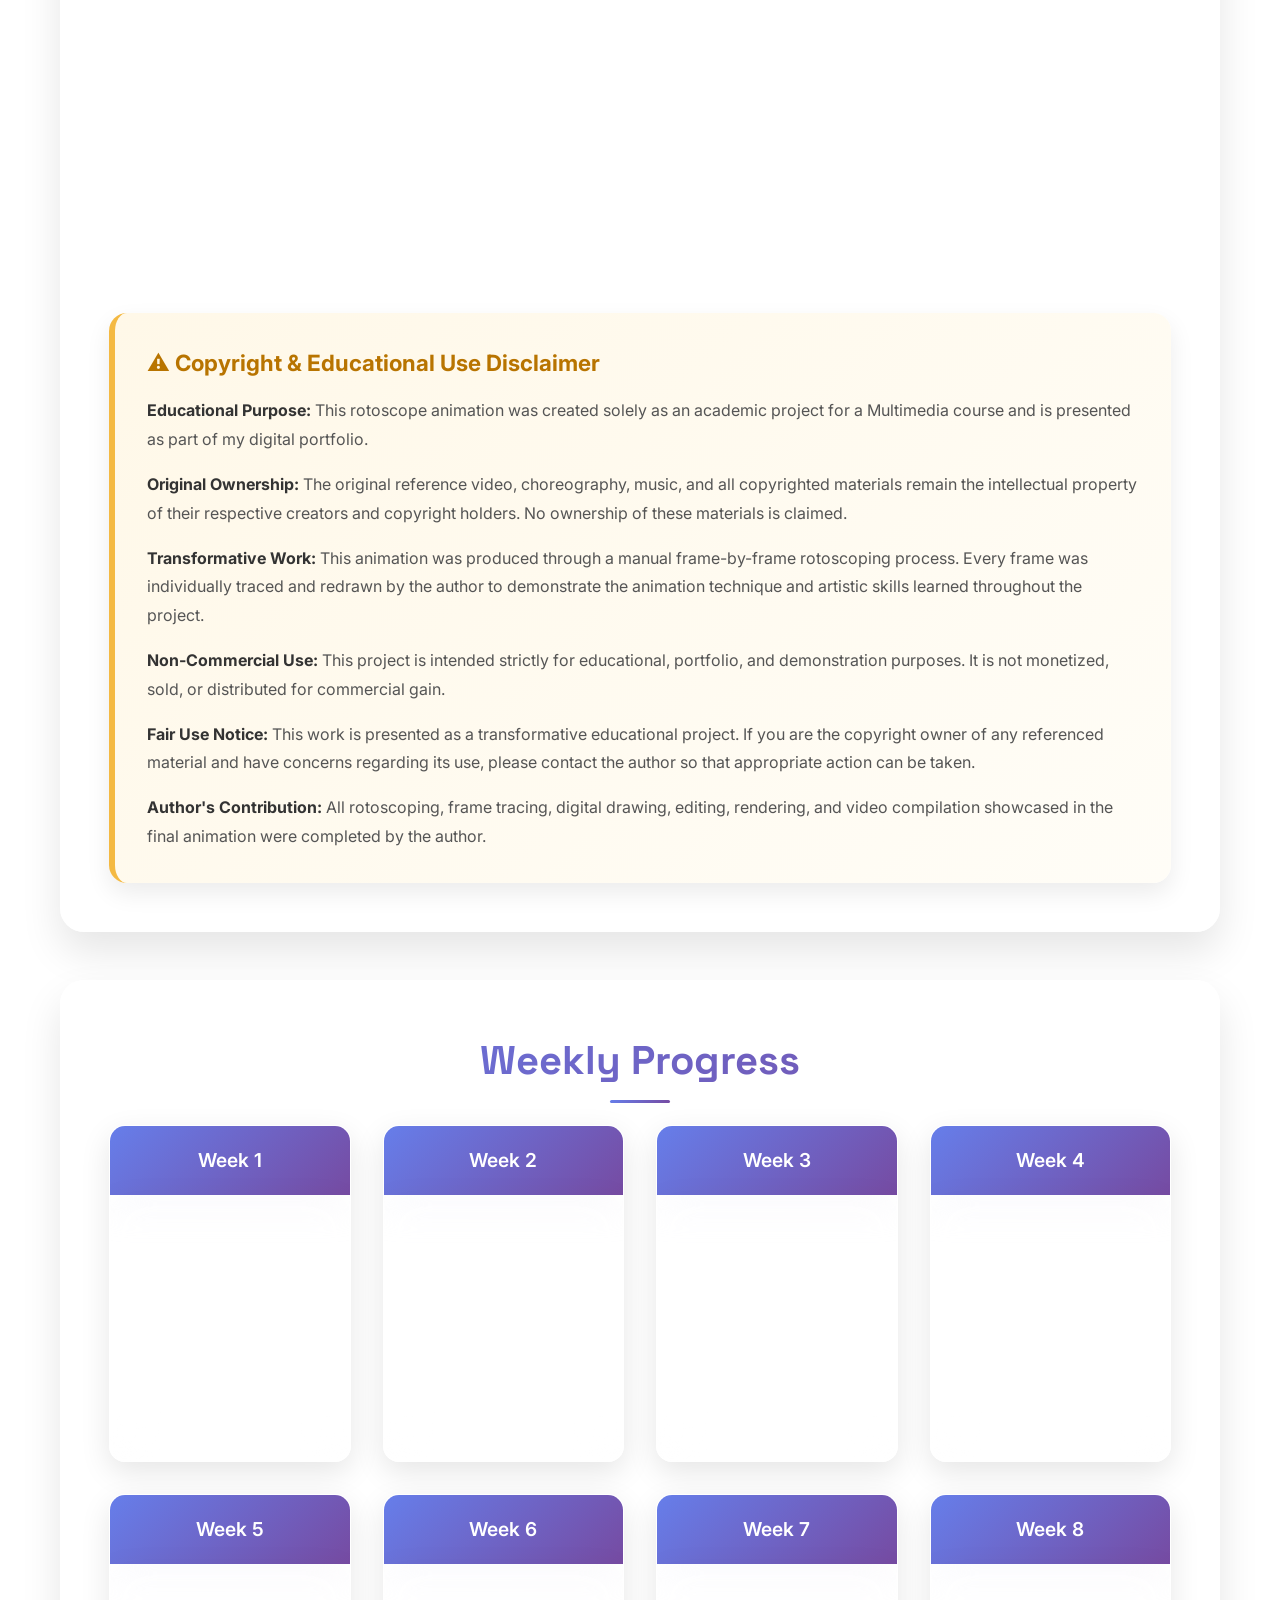
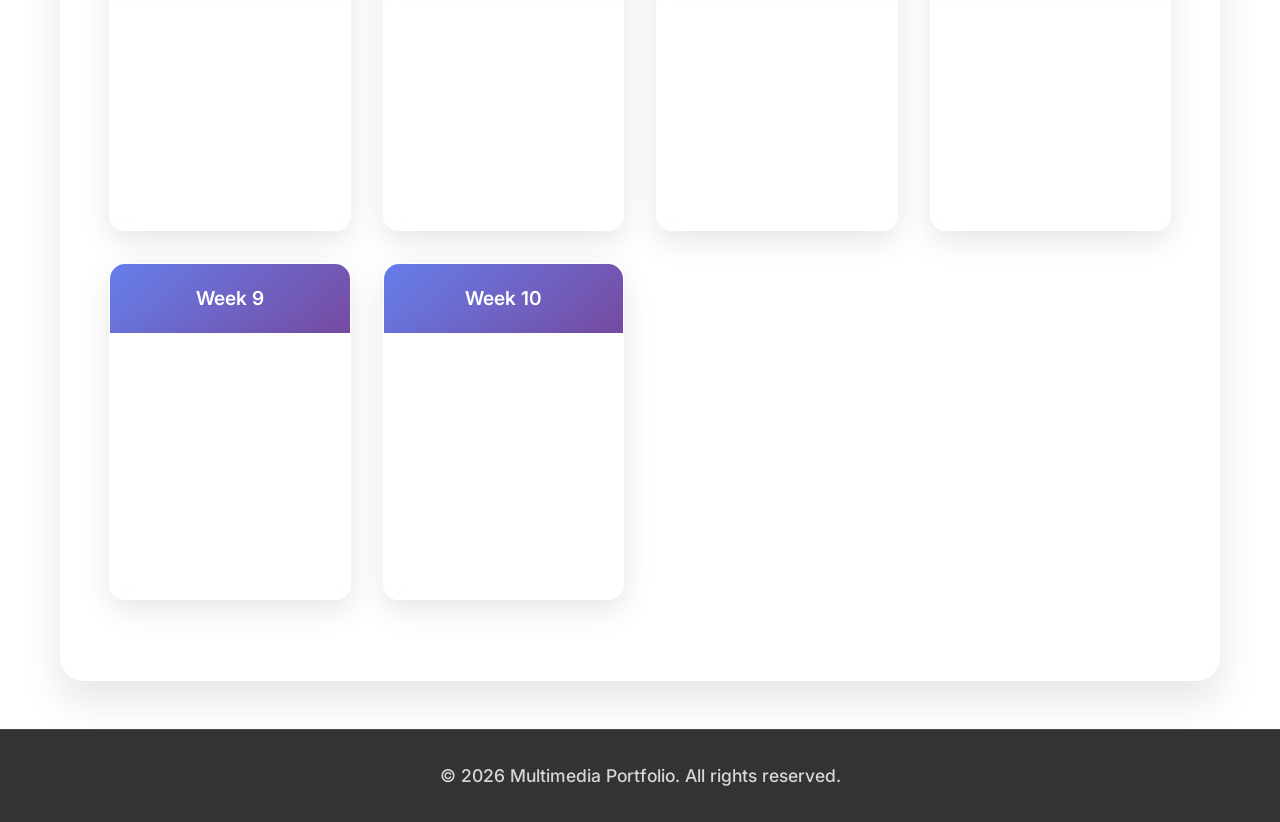
==== commit f172988a: "Revise rotoscoping process steps and tools used Updated the steps for the rotoscoping process, detai" ====
--- a/rotoscope.html
+++ b/rotoscope.html
@@ -25,42 +25,61 @@
             <p class="description">Rotoscoping is a frame-by-frame animation technique where each frame of a video is manually traced or redrawn. This labor-intensive process creates a unique "hand-drawn" effect while maintaining the precise movement and details of the original video reference.</p>
         </section>
 
-        <section class="section">
-            <h2>The Rotoscoping Process</h2>
-            <div class="process-steps">
-                <div class="step">
-                    <div class="step-number">1</div>
-                    <h3>Find a video to rotoscope and import it into the software</h3>
-                    <p>Begin by selecting video footage with clear movement and distinct features for easier tracing. Open Adobe After Effects, import the video, and place it on the timeline or canvas.</p>
-                </div>
-                <div class="step">
-                    <div class="step-number">2</div>
-                    <h3>Create a new layer for tracing</h3>
-                    <p>Add a new layer above the video and lower the opacity of the original footage so your tracing lines are easier to see.</p>
-                </div>
-                <div class="step">
-                    <div class="step-number">3</div>
-                    <h3>Trace the subject frame by frame</h3>
-                    <p>Carefully trace the subject in each frame using clean lines. Focus on major shapes first, then add smaller details as the animation progresses.</p>
-                </div>
-                <div class="step">
-                    <div class="step-number">4</div>
-                    <h3>Refine and continue the animation</h3>
-                    <p>Move frame by frame, adjusting your drawings slightly to match the movement. Keep proportions and line style consistent throughout the sequence.</p>
-                </div>
-                <div class="step">
-                    <div class="step-number">5</div>
-                    <h3>Export the final rotoscoped video</h3>
-                    <p>Once all frames are completed, hide the original footage and review your work. Export or render the sequence into a final video file.</p>
-                </div>
-                <div class="step">
-                    <div class="step-number">6</div>
-                    <h3>Final touches</h3>
-                    <p>Edit the rotoscoped video, add backgrounds, text, and any other necessary finishing touches to complete the project.</p>
-                </div>
-            </div>
-        </section>
-
+<section class="section">
+    <h2>The Rotoscoping Process</h2>
+
+    <div class="process-steps">
+
+        <div class="step">
+            <div class="step-number">1</div>
+            <h3>Select the source video and extract individual frames</h3>
+            <p>
+                The first step was choosing a video with clear movement and expressive choreography that would be suitable for rotoscoping. Using FFmpeg, the video was converted into thousands of individual image frames. These images served as the reference for tracing every movement throughout the animation.
+            </p>
+        </div>
+
+        <div class="step">
+            <div class="step-number">2</div>
+            <h3>Import the frames into Krita and create a tracing layer</h3>
+            <p>
+                The extracted image sequence was imported into Krita's animation workspace. A separate drawing layer was created above the original frames, allowing each frame to be manually traced while keeping the reference visible underneath. This setup made it easier to maintain accurate proportions and smooth movement.
+            </p>
+        </div>
+
+        <div class="step">
+            <div class="step-number">3</div>
+            <h3>Trace each frame and export the completed drawings</h3>
+            <p>
+                Every frame was carefully redrawn by hand using Krita's animation tools. The tracing process required consistency in line work, proportions, and motion across the entire sequence. After completing the animation, the finished drawings were exported as another sequence of individual image files.
+            </p>
+        </div>
+
+        <div class="step">
+            <div class="step-number">4</div>
+            <h3>Compile the image sequence into a video using FFmpeg</h3>
+            <p>
+                Once all traced frames had been exported, FFmpeg was used again to combine the image sequence into a continuous video. This recreated the animation at the intended frame rate while preserving the quality of every individual drawing.
+            </p>
+        </div>
+
+        <div class="step">
+            <div class="step-number">5</div>
+            <h3>Add visual effects, lyrics, and final edits</h3>
+            <p>
+                The completed rotoscope animation was imported into a video editing application for post-production. Additional effects, text, lyrics, transitions, timing adjustments, and other finishing touches were added to improve the overall presentation and produce a polished final output.
+            </p>
+        </div>
+
+        <div class="step">
+            <div class="step-number">6</div>
+            <h3>Publish the finished animation on YouTube</h3>
+            <p>
+                After the final video was rendered, it was uploaded to YouTube for online viewing and portfolio presentation. The published video was then embedded into this webpage, allowing viewers to watch the completed rotoscope animation directly within the portfolio.
+            </p>
+        </div>
+
+    </div>
+</section>
 <section class="section">
     <h2>Video Reference</h2>
 
--- a/style.css
+++ b/style.css
@@ -1049,3 +1049,35 @@
         max-width: 100%;
     }
 }
+
+/* Disclaimer Box */
+.disclaimer-box{
+    margin-top: 2rem;
+    padding: 2rem;
+    background: linear-gradient(135deg, #fff8e8, #fffdf7);
+    border-left: 6px solid #f4b942;
+    border-radius: 18px;
+    box-shadow: 0 10px 25px rgba(0,0,0,0.08);
+}
+
+.disclaimer-box h3{
+    color: #b87400;
+    margin-bottom: 1rem;
+    font-size: 1.4rem;
+    font-weight: 700;
+}
+
+.disclaimer-box p{
+    color: #555;
+    line-height: 1.8;
+    margin-bottom: 1rem;
+    font-size: 1rem;
+}
+
+.disclaimer-box p:last-child{
+    margin-bottom: 0;
+}
+
+.disclaimer-box strong{
+    color: #333;
+}
